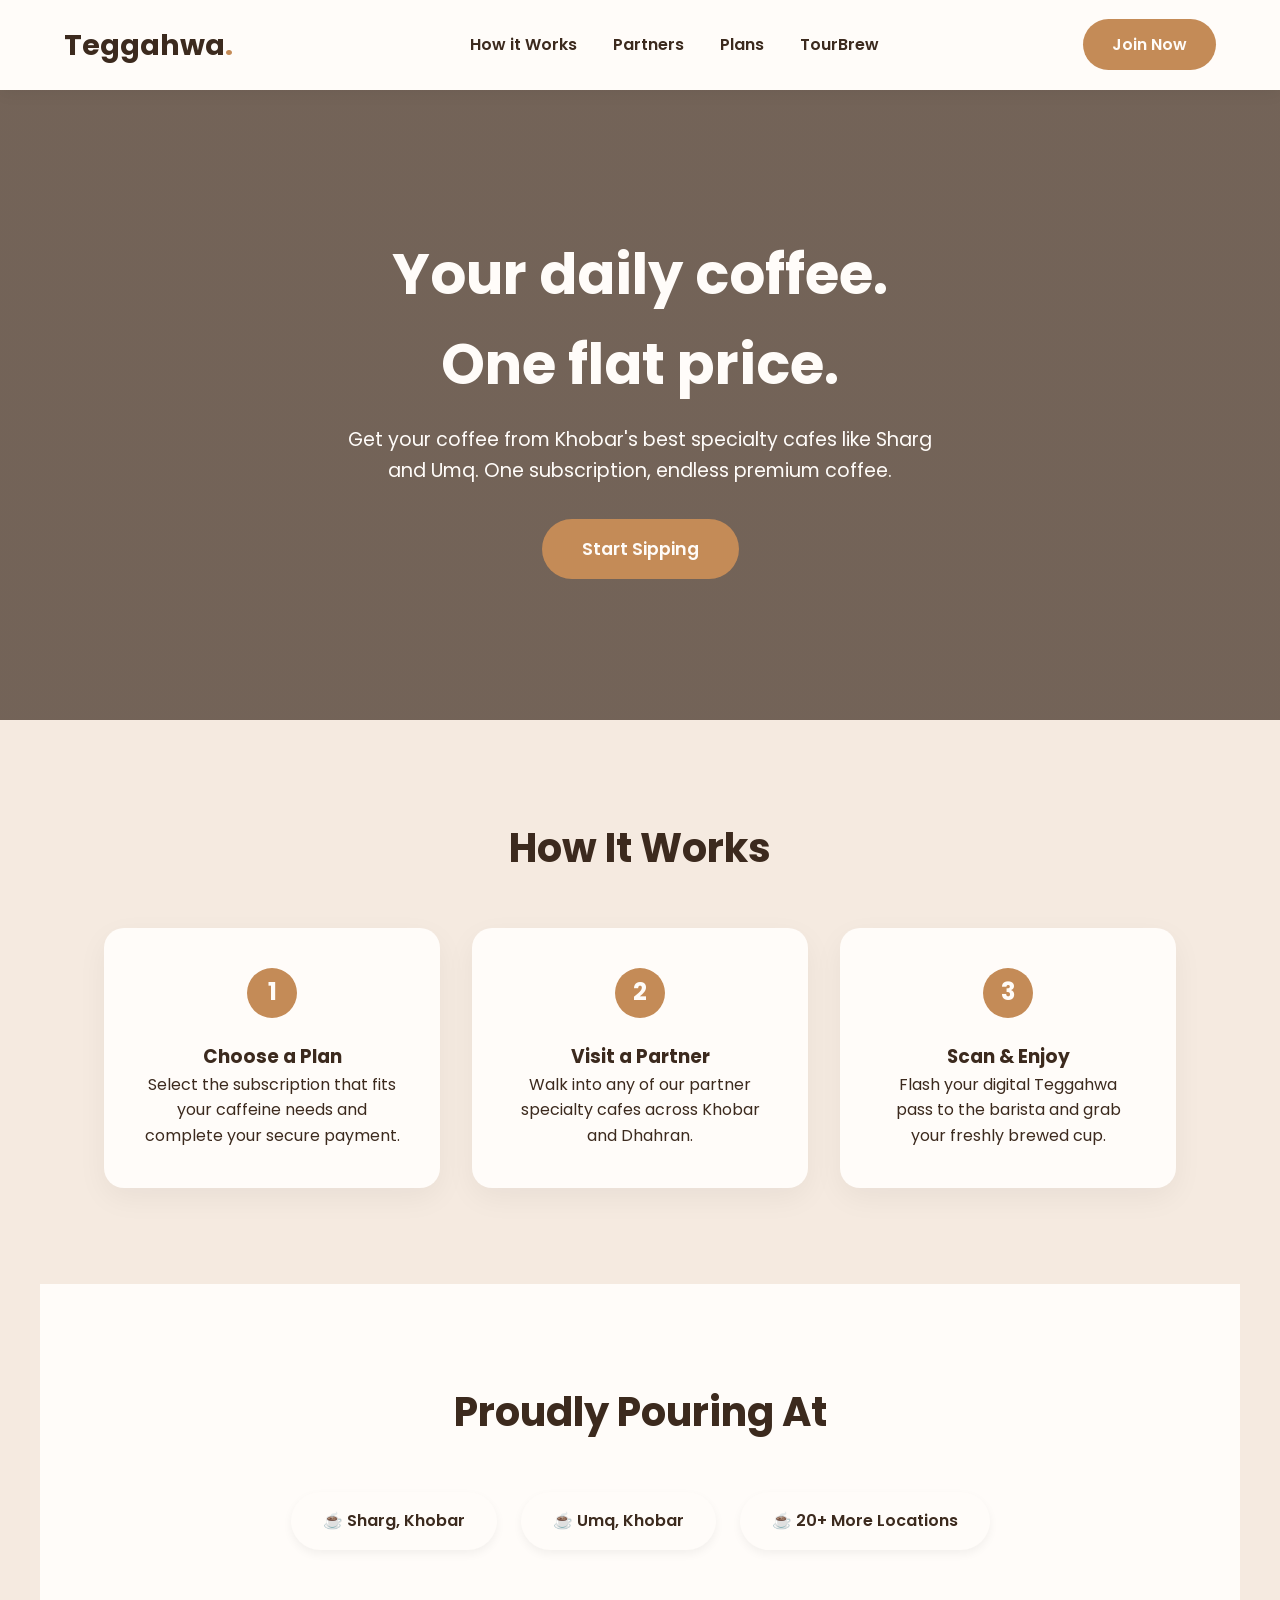
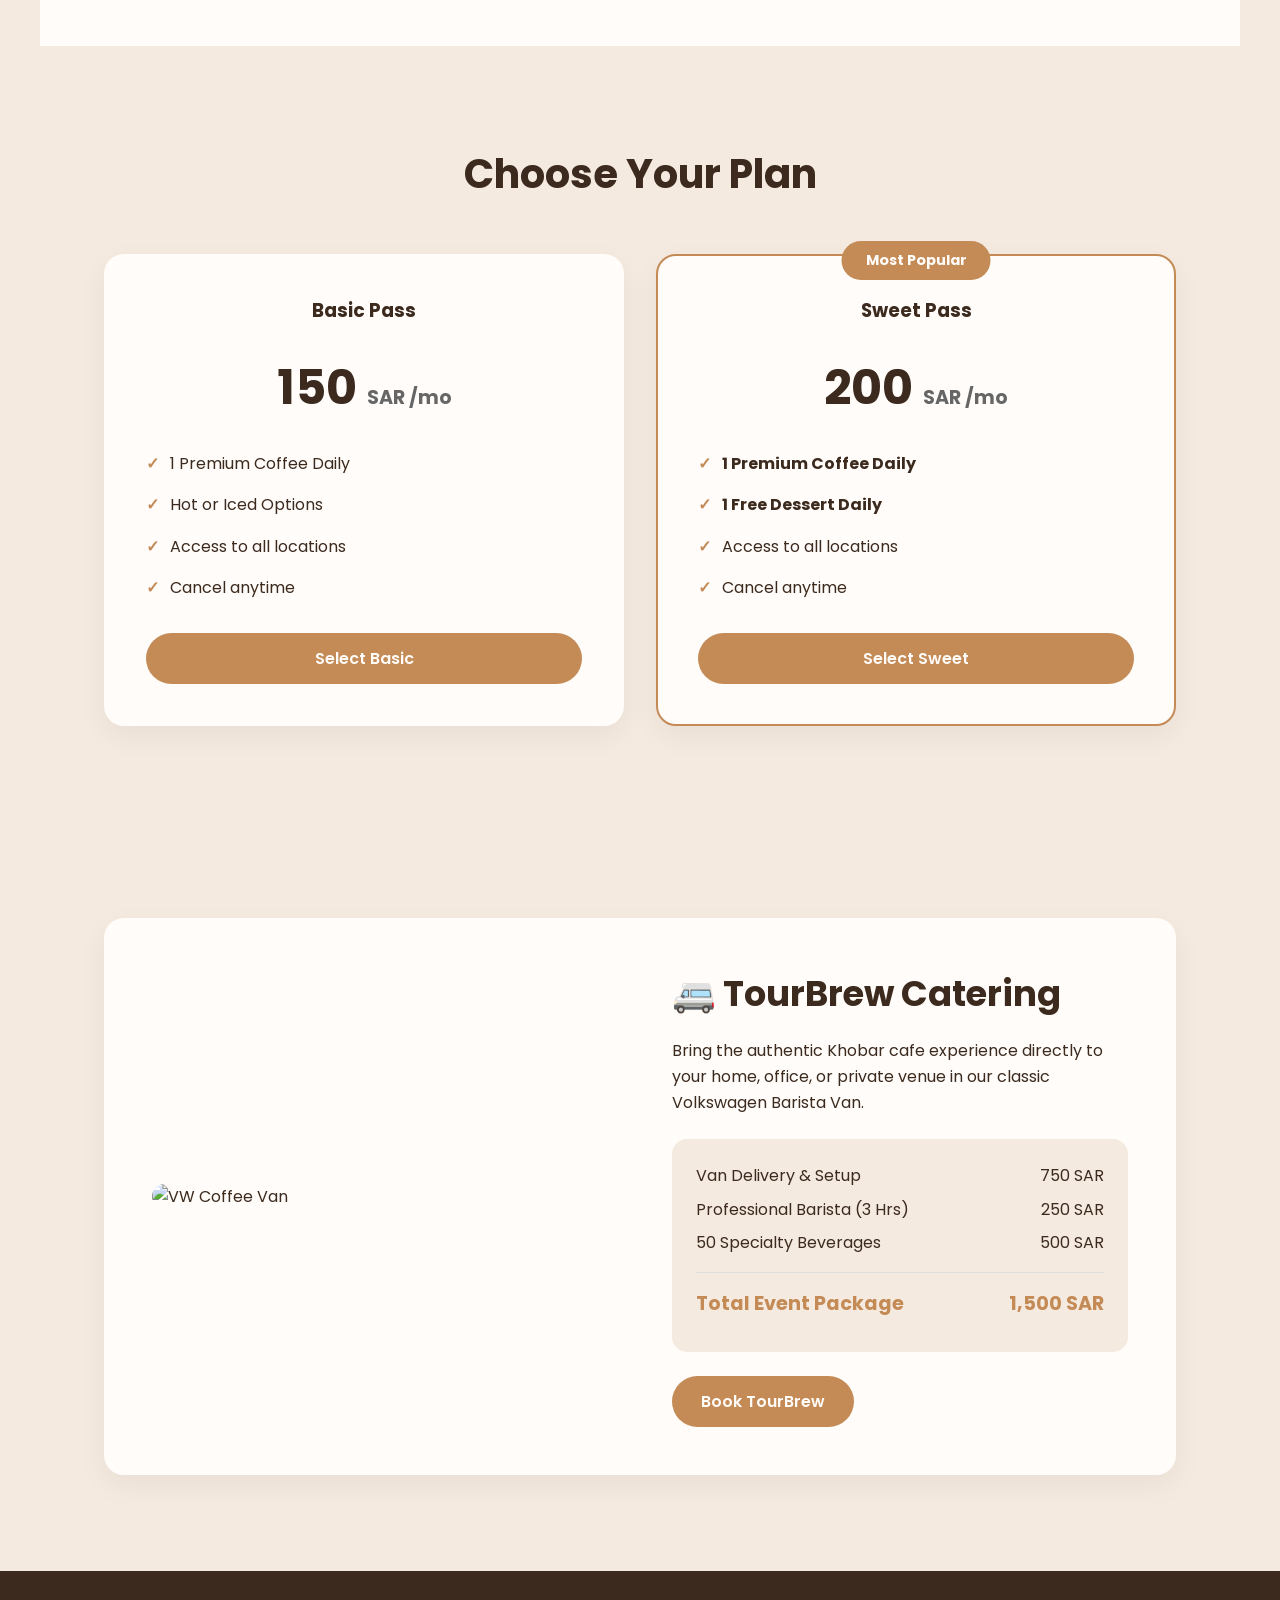
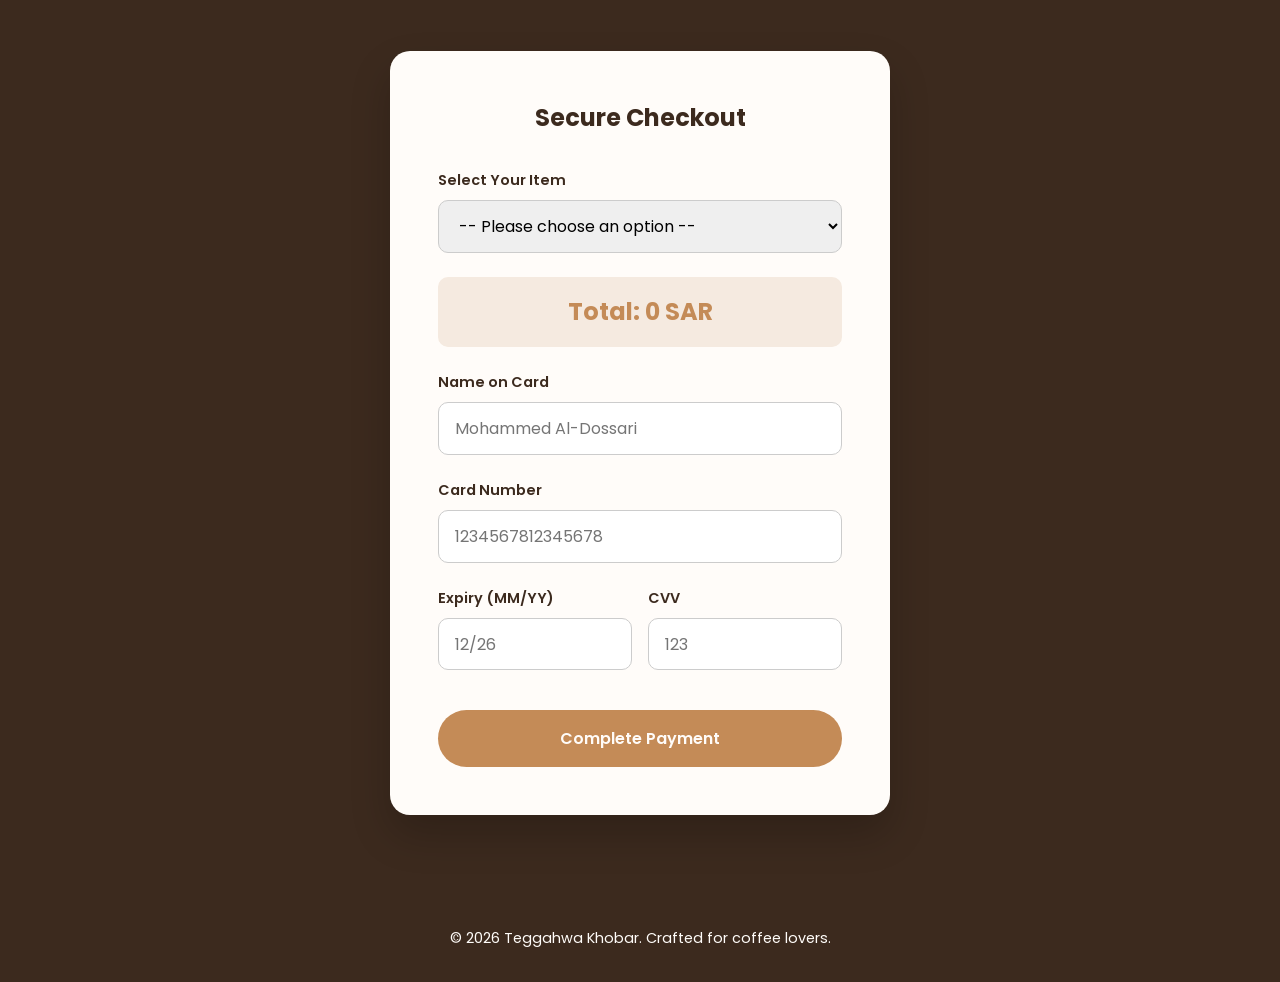
==== index.html @ 8f39d2ef "Add files via upload" ====
<!DOCTYPE html>
<html lang="en">
<head>
<meta charset="UTF-8">
<meta name="viewport" content="width=device-width, initial-scale=1.0">
<title>Teggahwa | Khobar's Coffee Subscription</title>
<style>
@import url('https://fonts.googleapis.com/css2?family=Poppins:wght@300;400;600;700&display=swap');

:root {
    --espresso: #3C2A1E;
    --caramel: #C48B57;
    --latte: #F5EAE0;
    --cream: #FFFCF9;
    --success: #4A7A59;
    --error: #A94442;
}

* {
    margin: 0;
    padding: 0;
    box-sizing: border-box;
    font-family: 'Poppins', sans-serif;
}

body {
    background-color: var(--latte);
    color: var(--espresso);
    line-height: 1.6;
    scroll-behavior: smooth;
}

header {
    background-color: var(--cream);
    padding: 1.2rem 5%;
    display: flex;
    justify-content: space-between;
    align-items: center;
    position: sticky;
    top: 0;
    z-index: 1000;
    box-shadow: 0 4px 15px rgba(0,0,0,0.05);
}

.brand {
    font-size: 1.8rem;
    font-weight: 700;
    color: var(--espresso);
    text-decoration: none;
}

.brand span {
    color: var(--caramel);
}

nav a {
    text-decoration: none;
    color: var(--espresso);
    font-weight: 600;
    margin-left: 2rem;
    transition: color 0.3s;
}

nav a:hover {
    color: var(--caramel);
}

.btn {
    background-color: var(--caramel);
    color: var(--cream);
    padding: 0.8rem 1.8rem;
    border: none;
    border-radius: 30px;
    font-size: 1rem;
    font-weight: 600;
    cursor: pointer;
    text-decoration: none;
    display: inline-block;
    transition: all 0.3s;
}

.btn:hover {
    background-color: var(--espresso);
    transform: translateY(-2px);
}

.hero {
    display: flex;
    align-items: center;
    justify-content: center;
    text-align: center;
    height: 70vh;
    background: linear-gradient(rgba(60, 42, 30, 0.7), rgba(60, 42, 30, 0.7)), url('https://images.unsplash.com/photo-1447933601403-0c6688de566e?w=1600&q=80') center/cover;
    color: var(--cream);
    padding: 0 20px;
}

.hero-content h1 {
    font-size: 3.5rem;
    margin-bottom: 1rem;
}

.hero-content p {
    font-size: 1.2rem;
    margin-bottom: 2rem;
    max-width: 600px;
    margin-left: auto;
    margin-right: auto;
}

.section {
    padding: 6rem 5%;
    max-width: 1200px;
    margin: 0 auto;
}

.section-title {
    text-align: center;
    font-size: 2.5rem;
    margin-bottom: 3rem;
    color: var(--espresso);
}

.grid-3 {
    display: grid;
    grid-template-columns: repeat(auto-fit, minmax(300px, 1fr));
    gap: 2rem;
}

.card {
    background: var(--cream);
    padding: 2.5rem;
    border-radius: 20px;
    box-shadow: 0 10px 30px rgba(0,0,0,0.05);
    text-align: center;
    transition: transform 0.3s;
}

.card:hover {
    transform: translateY(-5px);
}

.step-num {
    background: var(--caramel);
    color: var(--cream);
    width: 50px;
    height: 50px;
    border-radius: 50%;
    display: flex;
    align-items: center;
    justify-content: center;
    font-size: 1.5rem;
    font-weight: 700;
    margin: 0 auto 1.5rem;
}

.cafe-list {
    display: flex;
    flex-wrap: wrap;
    justify-content: center;
    gap: 1.5rem;
}

.cafe-tag {
    background: var(--cream);
    padding: 1rem 2rem;
    border-radius: 50px;
    font-weight: 600;
    box-shadow: 0 4px 10px rgba(0,0,0,0.05);
    color: var(--espresso);
}

.pricing-card {
    border: 2px solid transparent;
}

.pricing-card.premium {
    border-color: var(--caramel);
    position: relative;
}

.badge {
    position: absolute;
    top: -15px;
    left: 50%;
    transform: translateX(-50%);
    background: var(--caramel);
    color: var(--cream);
    padding: 0.5rem 1.5rem;
    border-radius: 20px;
    font-weight: 700;
    font-size: 0.9rem;
}

.price-tag {
    font-size: 3rem;
    font-weight: 700;
    margin: 1.5rem 0;
    color: var(--espresso);
}

.price-tag span {
    font-size: 1.2rem;
    color: #666;
}

.features {
    list-style: none;
    margin-bottom: 2rem;
    text-align: left;
}

.features li {
    margin-bottom: 1rem;
    padding-left: 1.5rem;
    position: relative;
}

.features li::before {
    content: "✓";
    color: var(--caramel);
    position: absolute;
    left: 0;
    font-weight: bold;
}

.tourbrew-layout {
    display: flex;
    align-items: center;
    gap: 4rem;
    background: var(--cream);
    padding: 3rem;
    border-radius: 20px;
    box-shadow: 0 10px 30px rgba(0,0,0,0.05);
}

.tourbrew-img {
    flex: 1;
    border-radius: 15px;
    width: 100%;
    object-fit: cover;
}

.tourbrew-info {
    flex: 1;
}

.tourbrew-cost {
    background: var(--latte);
    padding: 1.5rem;
    border-radius: 15px;
    margin: 1.5rem 0;
}

.tourbrew-cost div {
    display: flex;
    justify-content: space-between;
    margin-bottom: 0.5rem;
}

.tourbrew-cost .total {
    font-weight: 700;
    font-size: 1.2rem;
    color: var(--caramel);
    border-top: 1px solid #ddd;
    padding-top: 1rem;
    margin-top: 1rem;
}

.payment-section {
    background: var(--espresso);
    color: var(--cream);
    padding: 5rem 5%;
    display: flex;
    justify-content: center;
}

.payment-box {
    background: var(--cream);
    color: var(--espresso);
    padding: 3rem;
    border-radius: 20px;
    width: 100%;
    max-width: 500px;
    box-shadow: 0 20px 40px rgba(0,0,0,0.2);
}

.form-group {
    margin-bottom: 1.5rem;
}

.form-group label {
    display: block;
    margin-bottom: 0.5rem;
    font-weight: 600;
    font-size: 0.9rem;
}

.form-control {
    width: 100%;
    padding: 0.8rem 1rem;
    border: 1px solid #ccc;
    border-radius: 10px;
    font-size: 1rem;
    outline: none;
    transition: border-color 0.3s;
}

.form-control:focus {
    border-color: var(--caramel);
}

.row {
    display: flex;
    gap: 1rem;
}

.row .form-group {
    flex: 1;
}

.total-display {
    font-size: 1.5rem;
    font-weight: 700;
    color: var(--caramel);
    text-align: center;
    margin: 1.5rem 0;
    padding: 1rem;
    background: var(--latte);
    border-radius: 10px;
}

.success-box {
    display: none;
    background: #E8F5E9;
    color: var(--success);
    padding: 3rem;
    border-radius: 20px;
    text-align: center;
    width: 100%;
    max-width: 500px;
    border: 2px solid var(--success);
}

footer {
    text-align: center;
    padding: 2rem;
    background: var(--espresso);
    color: var(--cream);
    font-size: 0.9rem;
}

@media (max-width: 768px) {
    nav { display: none; }
    .tourbrew-layout { flex-direction: column; }
    .hero-content h1 { font-size: 2.5rem; }
}
</style>
</head>
<body>

<header>
    <a href="#" class="brand">Teggahwa<span>.</span></a>
    <nav>
        <a href="#how">How it Works</a>
        <a href="#cafes">Partners</a>
        <a href="#pricing">Plans</a>
        <a href="#tourbrew">TourBrew</a>
    </nav>
    <a href="#payment" class="btn">Join Now</a>
</header>

<section class="hero">
    <div class="hero-content">
        <h1>Your daily coffee. <br>One flat price.</h1>
        <p>Get your coffee from Khobar's best specialty cafes like Sharg and Umq. One subscription, endless premium coffee.</p>
        <a href="#pricing" class="btn" style="padding: 1rem 2.5rem; font-size: 1.1rem;">Start Sipping</a>
    </div>
</section>

<section id="how" class="section">
    <h2 class="section-title">How It Works</h2>
    <div class="grid-3">
        <div class="card">
            <div class="step-num">1</div>
            <h3>Choose a Plan</h3>
            <p>Select the subscription that fits your caffeine needs and complete your secure payment.</p>
        </div>
        <div class="card">
            <div class="step-num">2</div>
            <h3>Visit a Partner</h3>
            <p>Walk into any of our partner specialty cafes across Khobar and Dhahran.</p>
        </div>
        <div class="card">
            <div class="step-num">3</div>
            <h3>Scan & Enjoy</h3>
            <p>Flash your digital Teggahwa pass to the barista and grab your freshly brewed cup.</p>
        </div>
    </div>
</section>

<section id="cafes" class="section" style="background: var(--cream);">
    <h2 class="section-title">Proudly Pouring At</h2>
    <div class="cafe-list">
        <div class="cafe-tag">☕ Sharg, Khobar</div>
        <div class="cafe-tag">☕ Umq, Khobar</div>
        <div class="cafe-tag">☕ 20+ More Locations</div>
    </div>
</section>

<section id="pricing" class="section">
    <h2 class="section-title">Choose Your Plan</h2>
    <div class="grid-3" style="justify-content: center;">
        
        <div class="card pricing-card">
            <h3>Basic Pass</h3>
            <div class="price-tag">150 <span>SAR /mo</span></div>
            <ul class="features">
                <li>1 Premium Coffee Daily</li>
                <li>Hot or Iced Options</li>
                <li>Access to all locations</li>
                <li>Cancel anytime</li>
            </ul>
            <a href="#payment" class="btn" style="width: 100%;">Select Basic</a>
        </div>

        <div class="card pricing-card premium">
            <div class="badge">Most Popular</div>
            <h3>Sweet Pass</h3>
            <div class="price-tag">200 <span>SAR /mo</span></div>
            <ul class="features">
                <li><strong>1 Premium Coffee Daily</strong></li>
                <li><strong>1 Free Dessert Daily</strong></li>
                <li>Access to all locations</li>
                <li>Cancel anytime</li>
            </ul>
            <a href="#payment" class="btn" style="width: 100%;">Select Sweet</a>
        </div>

    </div>
</section>

<section id="tourbrew" class="section">
    <div class="tourbrew-layout">
        <img src="https://images.unsplash.com/photo-1549488344-1f9b8d2bd1f3?w=800&q=80" alt="VW Coffee Van" class="tourbrew-img">
        <div class="tourbrew-info">
            <h2 style="font-size: 2.2rem; margin-bottom: 1rem;">🚐 TourBrew Catering</h2>
            <p>Bring the authentic Khobar cafe experience directly to your home, office, or private venue in our classic Volkswagen Barista Van.</p>
            
            <div class="tourbrew-cost">
                <div><span>Van Delivery & Setup</span> <span>750 SAR</span></div>
                <div><span>Professional Barista (3 Hrs)</span> <span>250 SAR</span></div>
                <div><span>50 Specialty Beverages</span> <span>500 SAR</span></div>
                <div class="total"><span>Total Event Package</span> <span>1,500 SAR</span></div>
            </div>
            
            <a href="#payment" class="btn">Book TourBrew</a>
        </div>
    </div>
</section>

<section id="payment" class="payment-section">
    <div id="payment_window" class="payment-box">
        <h2 style="text-align: center; margin-bottom: 2rem;">Secure Checkout</h2>
        
        <div class="form-group">
            <label>Select Your Item</label>
            <select id="item" class="form-control" onchange="updatePrice()">
                <option value="0">-- Please choose an option --</option>
                <option value="150">Basic Pass (150 SAR)</option>
                <option value="200">Sweet Pass (200 SAR)</option>
                <option value="1500">TourBrew Catering (1,500 SAR)</option>
            </select>
        </div>

        <div id="total_display" class="total-display">
            Total: 0 SAR
        </div>

        <div class="form-group">
            <label>Name on Card</label>
            <input type="text" id="name" class="form-control" placeholder="Mohammed Al-Dossari">
        </div>

        <div class="form-group">
            <label>Card Number</label>
            <input type="text" id="card" class="form-control" placeholder="1234567812345678" maxlength="16">
        </div>

        <div class="row">
            <div class="form-group">
                <label>Expiry (MM/YY)</label>
                <input type="text" id="exp" class="form-control" placeholder="12/26" maxlength="5">
            </div>
            <div class="form-group">
                <label>CVV</label>
                <input type="password" id="cvv" class="form-control" placeholder="123" maxlength="3">
            </div>
        </div>

        <button onclick="processPayment()" class="btn" style="width: 100%; margin-top: 1rem; padding: 1rem;">Complete Payment</button>
    </div>

    <div id="success_window" class="success-box">
        <h2 style="font-size: 2rem; margin-bottom: 1rem;">Payment Successful! 🎉</h2>
        <p style="font-size: 1.1rem; margin-bottom: 1.5rem;">Thank you for your business. Your transaction has been approved.</p>
        <p><strong>Welcome to the Teggahwa family.</strong></p>
    </div>
</section>

<footer>
    <p>&copy; 2026 Teggahwa Khobar. Crafted for coffee lovers.</p>
</footer>

<script>
function updatePrice() {
    var price = document.getElementById("item").value;
    var display = document.getElementById("total_display");
    
    if (price === "0") {
        display.innerHTML = "Total: 0 SAR";
    } else {
        display.innerHTML = "Total: " + parseFloat(price).toLocaleString() + " SAR";
    }
}

function processPayment() {
    var item_val = document.getElementById("item").value;
    var card_val = document.getElementById("card").value;
    var exp_val = document.getElementById("exp").value;
    var cvv_val = document.getElementById("cvv").value;
    var name_val = document.getElementById("name").value;

    if (card_val.length === 16 && exp_val.length === 5 && cvv_val.length === 3 && name_val.trim().length > 0 && item_val !== "0") {
        document.getElementById("payment_window").style.display = "none";
        document.getElementById("success_window").style.display = "block";
        window.location.hash = '#payment';
    } else {
        alert("Payment Invalid! Please check your details.\n\n- Ensure you selected a plan.\n- Card must be exactly 16 digits.\n- Expiry must be MM/YY (5 chars).\n- CVV must be exactly 3 digits.\n- Name cannot be blank.");
    }
}
</script>

<script src="https://cdn.botpress.cloud/webchat/v5.0/inject.js"></script>
<script src="https://files.bpcontent.cloud/2026/08/03/11/20260803113134-80CH3YQL.js" defer></script>

</body>
</html>
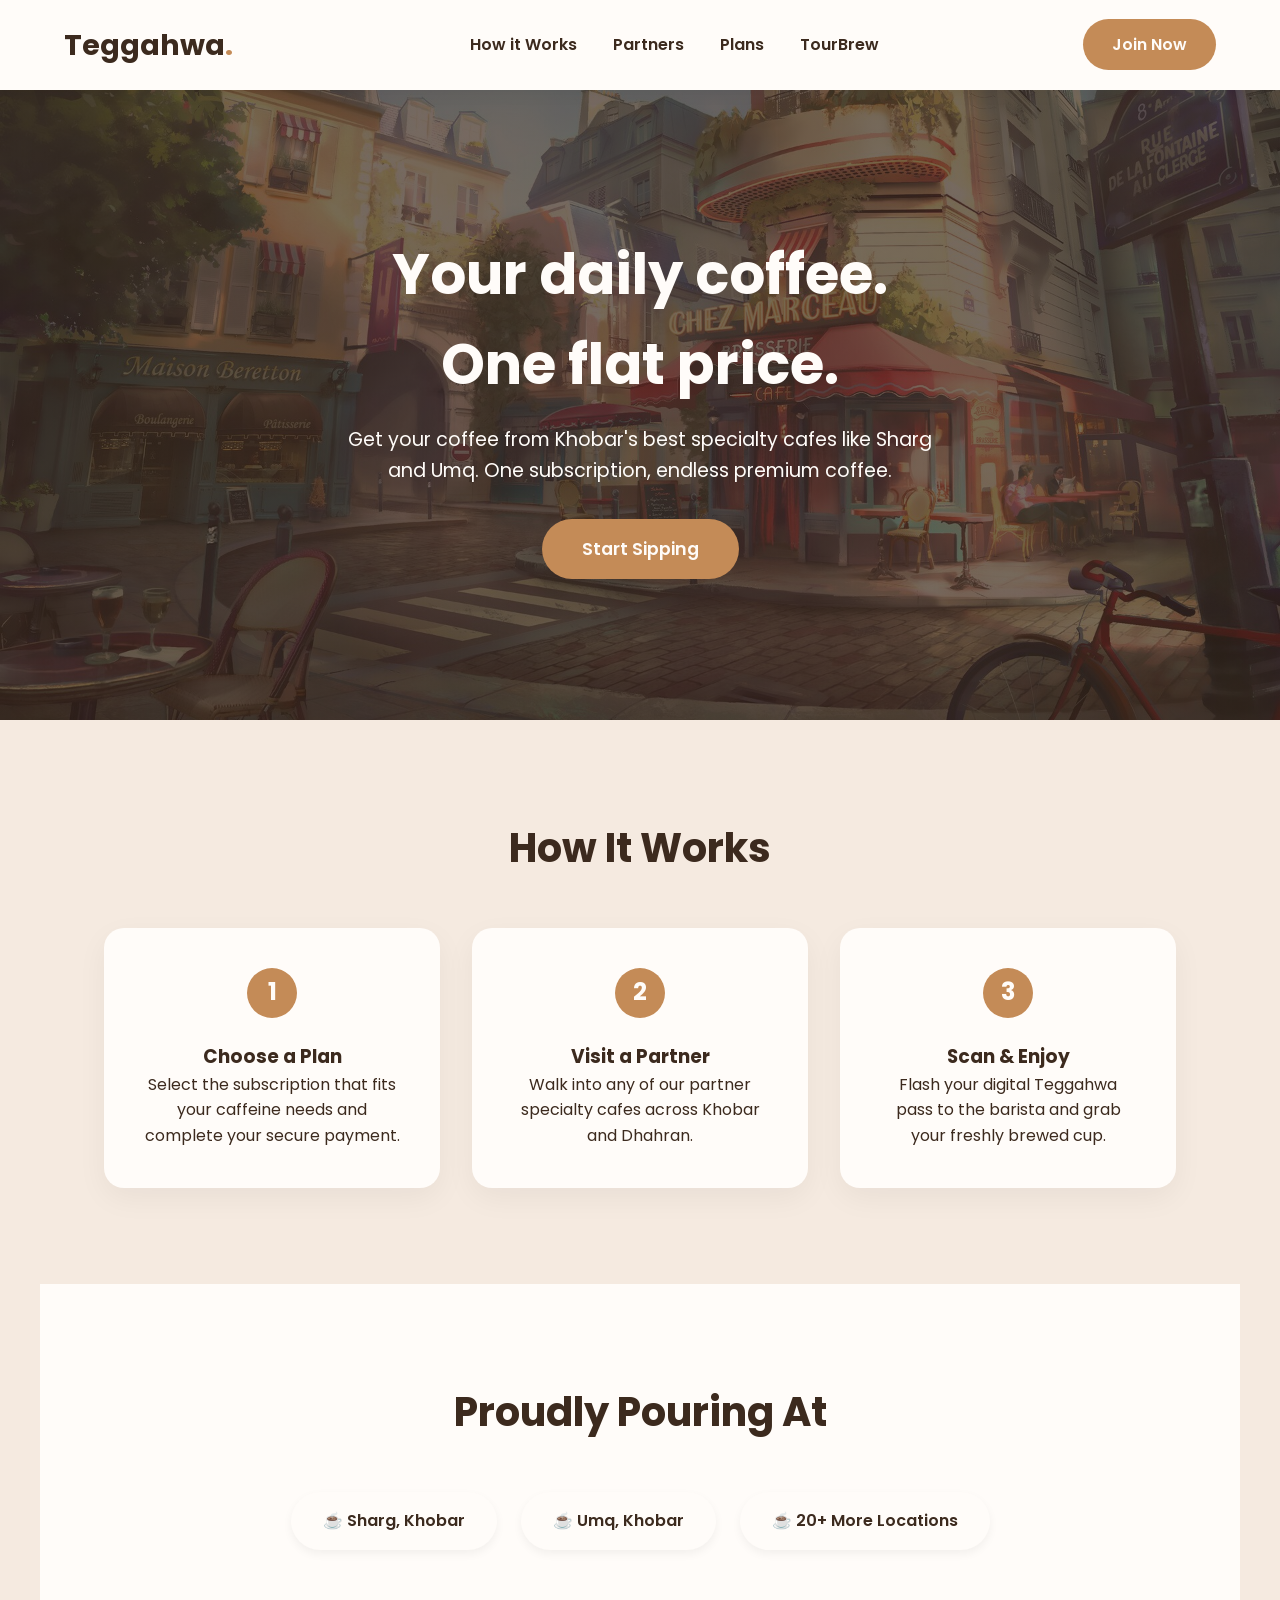
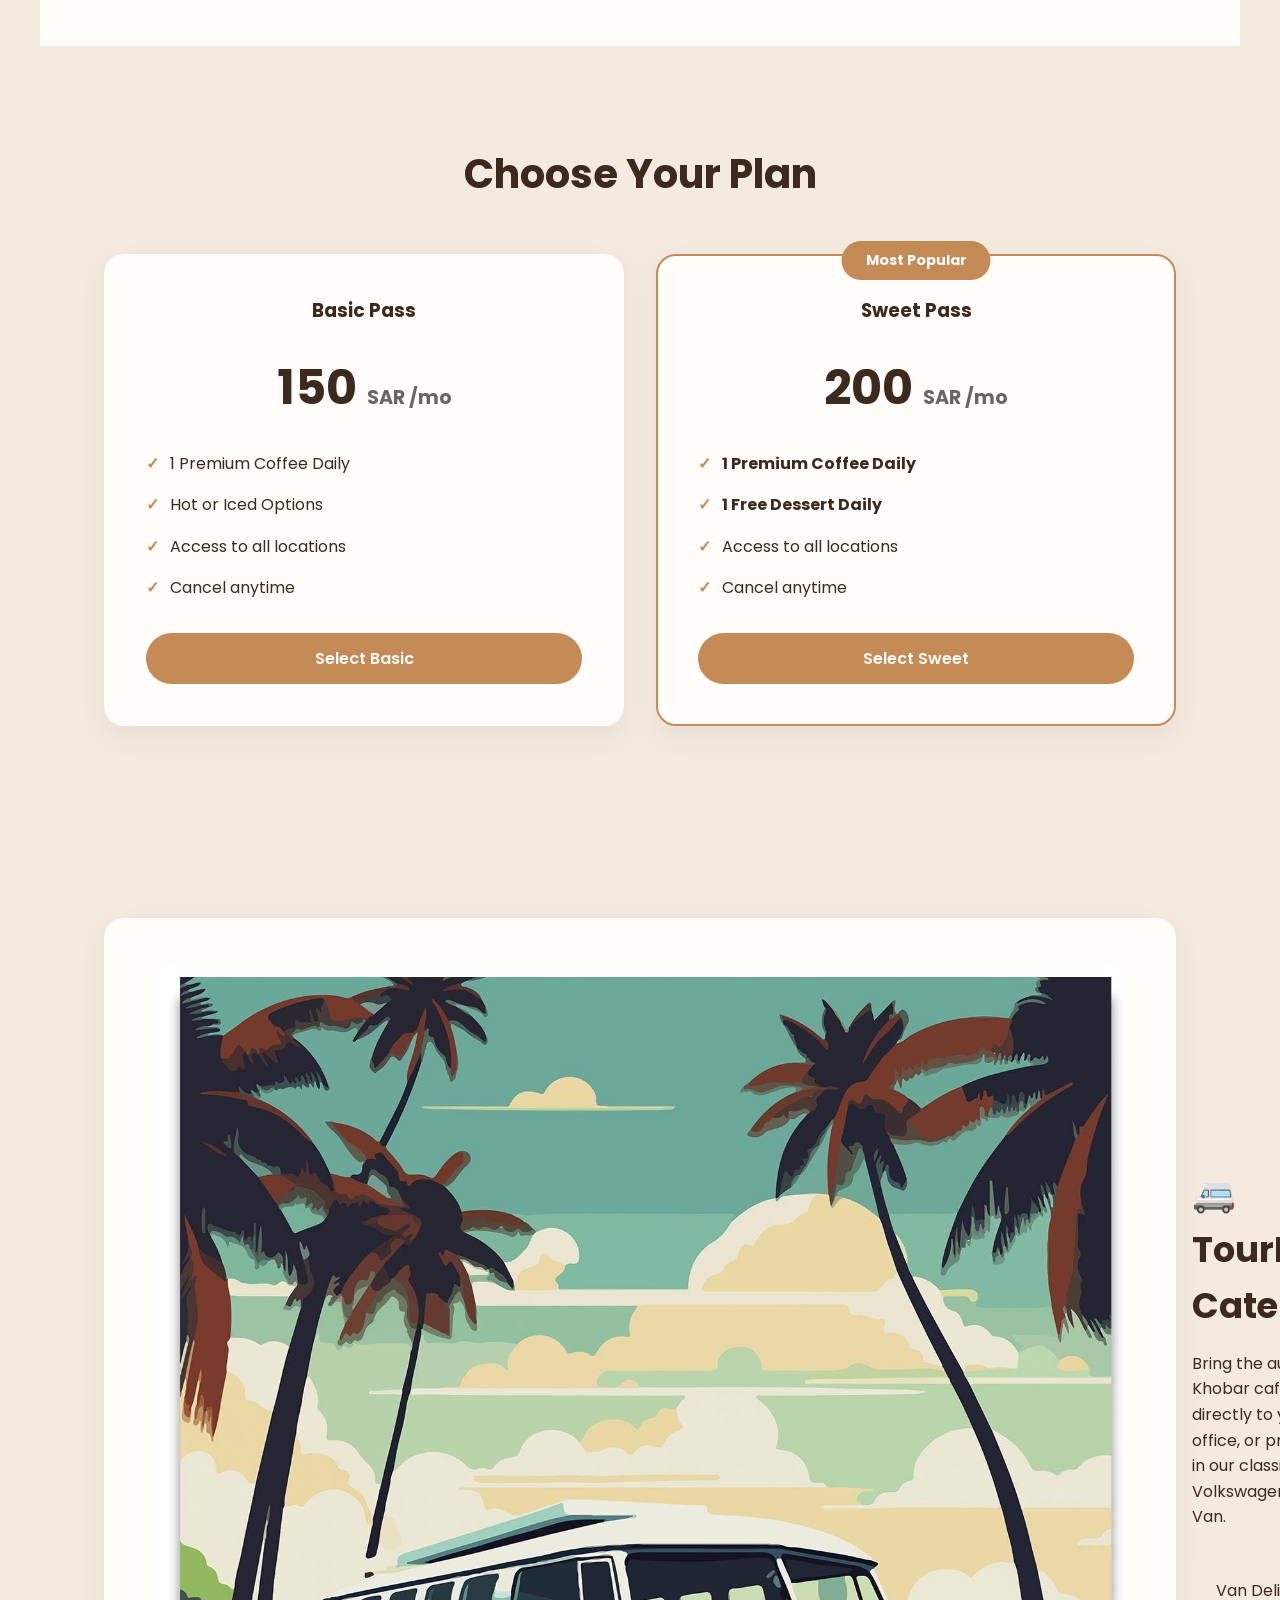
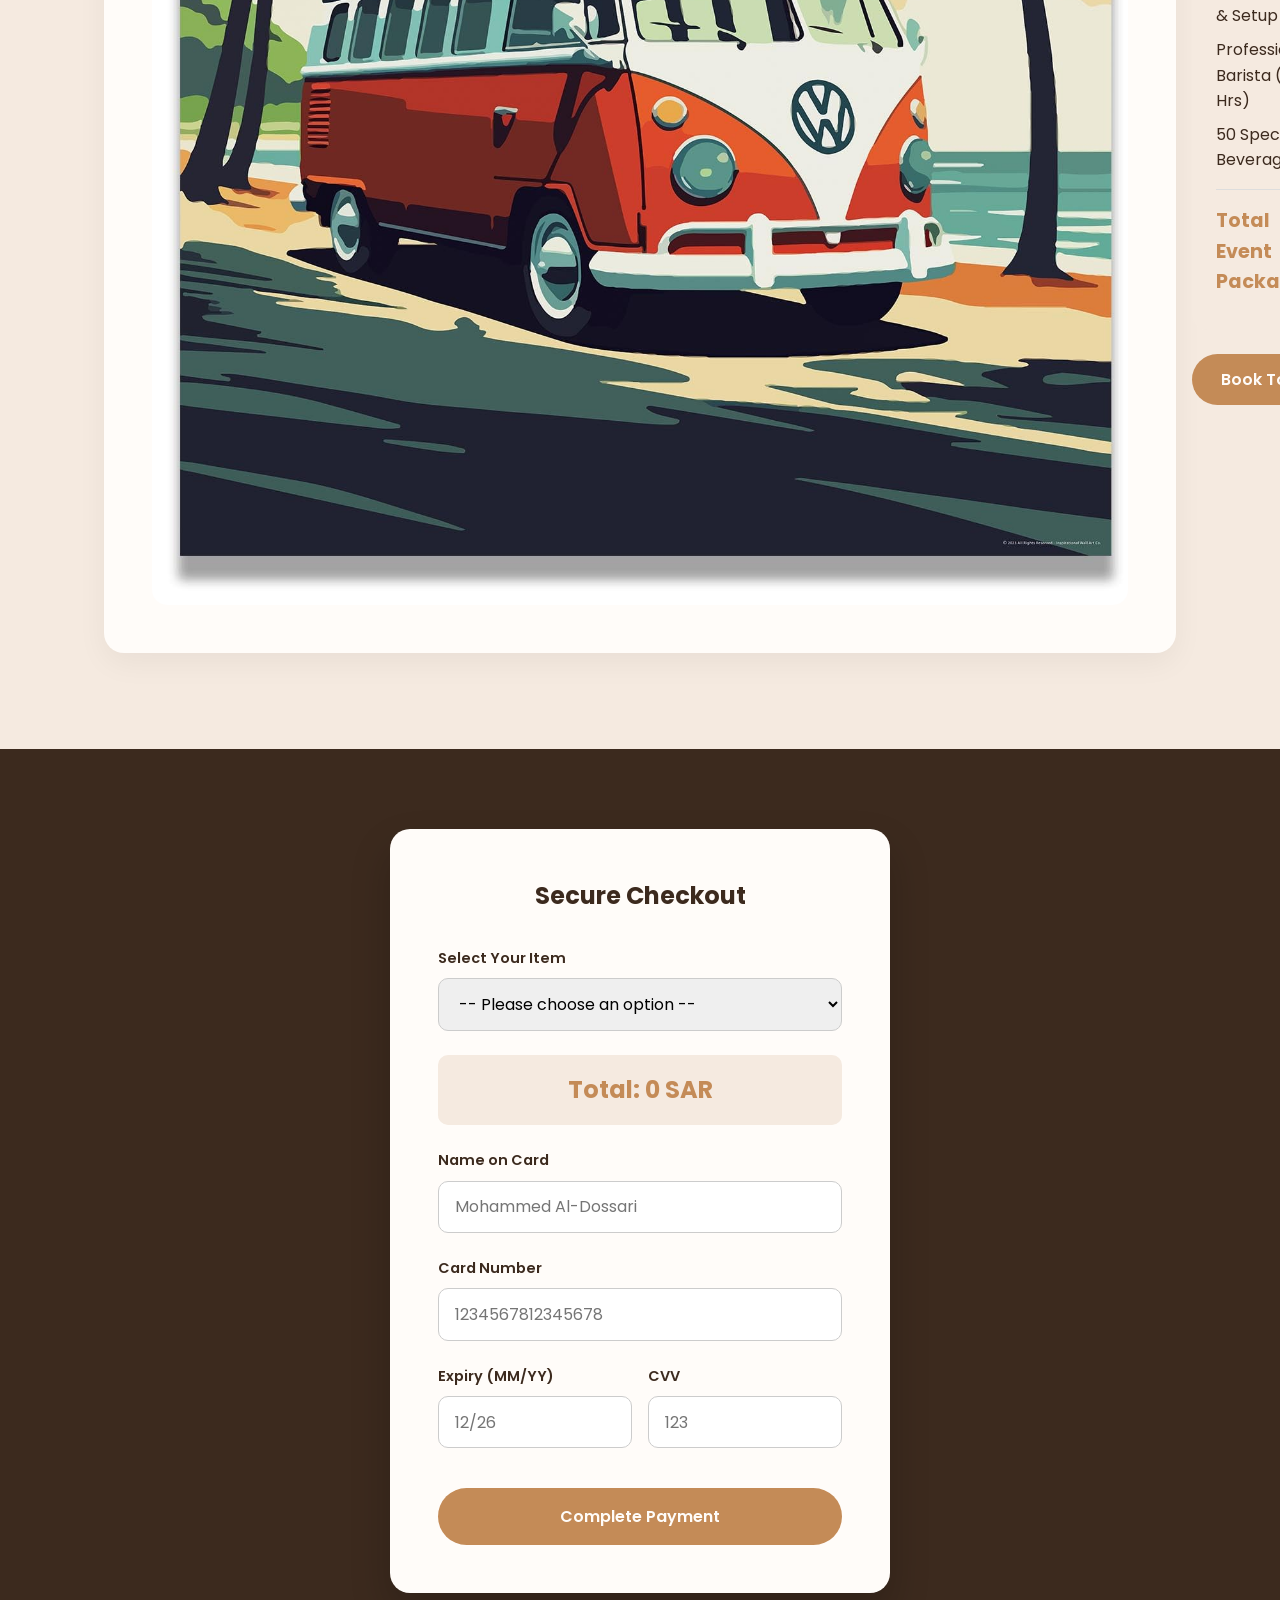
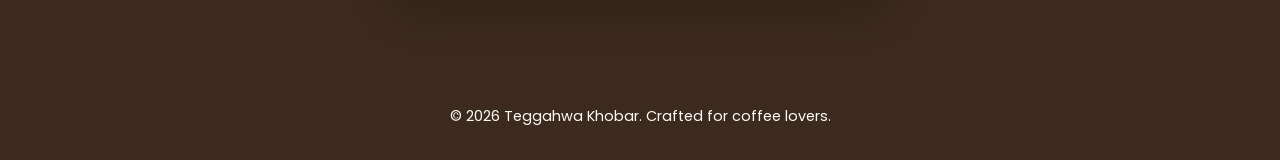
==== commit e5d97665: "Add files via upload" ====
--- a/index.html
+++ b/index.html
@@ -1,361 +1,21 @@
 <!DOCTYPE html>
 <html lang="en">
 <head>
+<!-- Google tag (gtag.js) -->
+<script async src="https://www.googletagmanager.com/gtag/js?id=G-9MFBDE5TGW"></script>
+<script>
+  window.dataLayer = window.dataLayer || [];
+  function gtag(){dataLayer.push(arguments);}
+  gtag('js', new Date());
+
+  gtag('config', 'G-9MFBDE5TGW');
+</script>
+
 <meta charset="UTF-8">
 <meta name="viewport" content="width=device-width, initial-scale=1.0">
 <title>Teggahwa | Khobar's Coffee Subscription</title>
-<style>
-@import url('https://fonts.googleapis.com/css2?family=Poppins:wght@300;400;600;700&display=swap');
-
-:root {
-    --espresso: #3C2A1E;
-    --caramel: #C48B57;
-    --latte: #F5EAE0;
-    --cream: #FFFCF9;
-    --success: #4A7A59;
-    --error: #A94442;
-}
-
-* {
-    margin: 0;
-    padding: 0;
-    box-sizing: border-box;
-    font-family: 'Poppins', sans-serif;
-}
-
-body {
-    background-color: var(--latte);
-    color: var(--espresso);
-    line-height: 1.6;
-    scroll-behavior: smooth;
-}
-
-header {
-    background-color: var(--cream);
-    padding: 1.2rem 5%;
-    display: flex;
-    justify-content: space-between;
-    align-items: center;
-    position: sticky;
-    top: 0;
-    z-index: 1000;
-    box-shadow: 0 4px 15px rgba(0,0,0,0.05);
-}
-
-.brand {
-    font-size: 1.8rem;
-    font-weight: 700;
-    color: var(--espresso);
-    text-decoration: none;
-}
-
-.brand span {
-    color: var(--caramel);
-}
-
-nav a {
-    text-decoration: none;
-    color: var(--espresso);
-    font-weight: 600;
-    margin-left: 2rem;
-    transition: color 0.3s;
-}
-
-nav a:hover {
-    color: var(--caramel);
-}
-
-.btn {
-    background-color: var(--caramel);
-    color: var(--cream);
-    padding: 0.8rem 1.8rem;
-    border: none;
-    border-radius: 30px;
-    font-size: 1rem;
-    font-weight: 600;
-    cursor: pointer;
-    text-decoration: none;
-    display: inline-block;
-    transition: all 0.3s;
-}
-
-.btn:hover {
-    background-color: var(--espresso);
-    transform: translateY(-2px);
-}
-
-.hero {
-    display: flex;
-    align-items: center;
-    justify-content: center;
-    text-align: center;
-    height: 70vh;
-    background: linear-gradient(rgba(60, 42, 30, 0.7), rgba(60, 42, 30, 0.7)), url('https://images.unsplash.com/photo-1447933601403-0c6688de566e?w=1600&q=80') center/cover;
-    color: var(--cream);
-    padding: 0 20px;
-}
-
-.hero-content h1 {
-    font-size: 3.5rem;
-    margin-bottom: 1rem;
-}
-
-.hero-content p {
-    font-size: 1.2rem;
-    margin-bottom: 2rem;
-    max-width: 600px;
-    margin-left: auto;
-    margin-right: auto;
-}
-
-.section {
-    padding: 6rem 5%;
-    max-width: 1200px;
-    margin: 0 auto;
-}
-
-.section-title {
-    text-align: center;
-    font-size: 2.5rem;
-    margin-bottom: 3rem;
-    color: var(--espresso);
-}
-
-.grid-3 {
-    display: grid;
-    grid-template-columns: repeat(auto-fit, minmax(300px, 1fr));
-    gap: 2rem;
-}
-
-.card {
-    background: var(--cream);
-    padding: 2.5rem;
-    border-radius: 20px;
-    box-shadow: 0 10px 30px rgba(0,0,0,0.05);
-    text-align: center;
-    transition: transform 0.3s;
-}
-
-.card:hover {
-    transform: translateY(-5px);
-}
-
-.step-num {
-    background: var(--caramel);
-    color: var(--cream);
-    width: 50px;
-    height: 50px;
-    border-radius: 50%;
-    display: flex;
-    align-items: center;
-    justify-content: center;
-    font-size: 1.5rem;
-    font-weight: 700;
-    margin: 0 auto 1.5rem;
-}
-
-.cafe-list {
-    display: flex;
-    flex-wrap: wrap;
-    justify-content: center;
-    gap: 1.5rem;
-}
-
-.cafe-tag {
-    background: var(--cream);
-    padding: 1rem 2rem;
-    border-radius: 50px;
-    font-weight: 600;
-    box-shadow: 0 4px 10px rgba(0,0,0,0.05);
-    color: var(--espresso);
-}
-
-.pricing-card {
-    border: 2px solid transparent;
-}
-
-.pricing-card.premium {
-    border-color: var(--caramel);
-    position: relative;
-}
-
-.badge {
-    position: absolute;
-    top: -15px;
-    left: 50%;
-    transform: translateX(-50%);
-    background: var(--caramel);
-    color: var(--cream);
-    padding: 0.5rem 1.5rem;
-    border-radius: 20px;
-    font-weight: 700;
-    font-size: 0.9rem;
-}
-
-.price-tag {
-    font-size: 3rem;
-    font-weight: 700;
-    margin: 1.5rem 0;
-    color: var(--espresso);
-}
-
-.price-tag span {
-    font-size: 1.2rem;
-    color: #666;
-}
-
-.features {
-    list-style: none;
-    margin-bottom: 2rem;
-    text-align: left;
-}
-
-.features li {
-    margin-bottom: 1rem;
-    padding-left: 1.5rem;
-    position: relative;
-}
-
-.features li::before {
-    content: "✓";
-    color: var(--caramel);
-    position: absolute;
-    left: 0;
-    font-weight: bold;
-}
-
-.tourbrew-layout {
-    display: flex;
-    align-items: center;
-    gap: 4rem;
-    background: var(--cream);
-    padding: 3rem;
-    border-radius: 20px;
-    box-shadow: 0 10px 30px rgba(0,0,0,0.05);
-}
-
-.tourbrew-img {
-    flex: 1;
-    border-radius: 15px;
-    width: 100%;
-    object-fit: cover;
-}
-
-.tourbrew-info {
-    flex: 1;
-}
-
-.tourbrew-cost {
-    background: var(--latte);
-    padding: 1.5rem;
-    border-radius: 15px;
-    margin: 1.5rem 0;
-}
-
-.tourbrew-cost div {
-    display: flex;
-    justify-content: space-between;
-    margin-bottom: 0.5rem;
-}
-
-.tourbrew-cost .total {
-    font-weight: 700;
-    font-size: 1.2rem;
-    color: var(--caramel);
-    border-top: 1px solid #ddd;
-    padding-top: 1rem;
-    margin-top: 1rem;
-}
-
-.payment-section {
-    background: var(--espresso);
-    color: var(--cream);
-    padding: 5rem 5%;
-    display: flex;
-    justify-content: center;
-}
-
-.payment-box {
-    background: var(--cream);
-    color: var(--espresso);
-    padding: 3rem;
-    border-radius: 20px;
-    width: 100%;
-    max-width: 500px;
-    box-shadow: 0 20px 40px rgba(0,0,0,0.2);
-}
-
-.form-group {
-    margin-bottom: 1.5rem;
-}
-
-.form-group label {
-    display: block;
-    margin-bottom: 0.5rem;
-    font-weight: 600;
-    font-size: 0.9rem;
-}
-
-.form-control {
-    width: 100%;
-    padding: 0.8rem 1rem;
-    border: 1px solid #ccc;
-    border-radius: 10px;
-    font-size: 1rem;
-    outline: none;
-    transition: border-color 0.3s;
-}
-
-.form-control:focus {
-    border-color: var(--caramel);
-}
-
-.row {
-    display: flex;
-    gap: 1rem;
-}
-
-.row .form-group {
-    flex: 1;
-}
-
-.total-display {
-    font-size: 1.5rem;
-    font-weight: 700;
-    color: var(--caramel);
-    text-align: center;
-    margin: 1.5rem 0;
-    padding: 1rem;
-    background: var(--latte);
-    border-radius: 10px;
-}
-
-.success-box {
-    display: none;
-    background: #E8F5E9;
-    color: var(--success);
-    padding: 3rem;
-    border-radius: 20px;
-    text-align: center;
-    width: 100%;
-    max-width: 500px;
-    border: 2px solid var(--success);
-}
-
-footer {
-    text-align: center;
-    padding: 2rem;
-    background: var(--espresso);
-    color: var(--cream);
-    font-size: 0.9rem;
-}
-
-@media (max-width: 768px) {
-    nav { display: none; }
-    .tourbrew-layout { flex-direction: column; }
-    .hero-content h1 { font-size: 2.5rem; }
-}
-</style>
+<!-- Link to the external CSS file -->
+<link rel="stylesheet" href="style.css">
 </head>
 <body>
 
@@ -442,7 +102,8 @@
 
 <section id="tourbrew" class="section">
     <div class="tourbrew-layout">
-        <img src="https://images.unsplash.com/photo-1549488344-1f9b8d2bd1f3?w=800&q=80" alt="VW Coffee Van" class="tourbrew-img">
+        <!-- Local image reference -->
+        <img src="tourbrew-van.jpg" alt="VW Coffee Van" class="tourbrew-img">
         <div class="tourbrew-info">
             <h2 style="font-size: 2.2rem; margin-bottom: 1rem;">🚐 TourBrew Catering</h2>
             <p>Bring the authentic Khobar cafe experience directly to your home, office, or private venue in our classic Volkswagen Barista Van.</p>
@@ -541,6 +202,7 @@
 }
 </script>
 
+<!-- Botpress Chatbot Integration -->
 <script src="https://cdn.botpress.cloud/webchat/v5.0/inject.js"></script>
 <script src="https://files.bpcontent.cloud/2026/08/03/11/20260803113134-80CH3YQL.js" defer></script>
 
--- a/style.css
+++ b/style.css
@@ -0,0 +1,351 @@
+@import url('https://fonts.googleapis.com/css2?family=Poppins:wght@300;400;600;700&display=swap');
+
+:root {
+    --espresso: #3C2A1E;
+    --caramel: #C48B57;
+    --latte: #F5EAE0;
+    --cream: #FFFCF9;
+    --success: #4A7A59;
+    --error: #A94442;
+}
+
+* {
+    margin: 0;
+    padding: 0;
+    box-sizing: border-box;
+    font-family: 'Poppins', sans-serif;
+}
+
+body {
+    background-color: var(--latte);
+    color: var(--espresso);
+    line-height: 1.6;
+    scroll-behavior: smooth;
+}
+
+header {
+    background-color: var(--cream);
+    padding: 1.2rem 5%;
+    display: flex;
+    justify-content: space-between;
+    align-items: center;
+    position: sticky;
+    top: 0;
+    z-index: 1000;
+    box-shadow: 0 4px 15px rgba(0,0,0,0.05);
+}
+
+.brand {
+    font-size: 1.8rem;
+    font-weight: 700;
+    color: var(--espresso);
+    text-decoration: none;
+}
+
+.brand span {
+    color: var(--caramel);
+}
+
+nav a {
+    text-decoration: none;
+    color: var(--espresso);
+    font-weight: 600;
+    margin-left: 2rem;
+    transition: color 0.3s;
+}
+
+nav a:hover {
+    color: var(--caramel);
+}
+
+.btn {
+    background-color: var(--caramel);
+    color: var(--cream);
+    padding: 0.8rem 1.8rem;
+    border: none;
+    border-radius: 30px;
+    font-size: 1rem;
+    font-weight: 600;
+    cursor: pointer;
+    text-decoration: none;
+    display: inline-block;
+    transition: all 0.3s;
+}
+
+.btn:hover {
+    background-color: var(--espresso);
+    transform: translateY(-2px);
+}
+
+/* Local image reference used here */
+.hero {
+    display: flex;
+    align-items: center;
+    justify-content: center;
+    text-align: center;
+    height: 70vh;
+    background: linear-gradient(rgba(60, 42, 30, 0.7), rgba(60, 42, 30, 0.7)), url('hero-bg.jpg') center/cover;
+    color: var(--cream);
+    padding: 0 20px;
+}
+
+.hero-content h1 {
+    font-size: 3.5rem;
+    margin-bottom: 1rem;
+}
+
+.hero-content p {
+    font-size: 1.2rem;
+    margin-bottom: 2rem;
+    max-width: 600px;
+    margin-left: auto;
+    margin-right: auto;
+}
+
+.section {
+    padding: 6rem 5%;
+    max-width: 1200px;
+    margin: 0 auto;
+}
+
+.section-title {
+    text-align: center;
+    font-size: 2.5rem;
+    margin-bottom: 3rem;
+    color: var(--espresso);
+}
+
+.grid-3 {
+    display: grid;
+    grid-template-columns: repeat(auto-fit, minmax(300px, 1fr));
+    gap: 2rem;
+}
+
+.card {
+    background: var(--cream);
+    padding: 2.5rem;
+    border-radius: 20px;
+    box-shadow: 0 10px 30px rgba(0,0,0,0.05);
+    text-align: center;
+    transition: transform 0.3s;
+}
+
+.card:hover {
+    transform: translateY(-5px);
+}
+
+.step-num {
+    background: var(--caramel);
+    color: var(--cream);
+    width: 50px;
+    height: 50px;
+    border-radius: 50%;
+    display: flex;
+    align-items: center;
+    justify-content: center;
+    font-size: 1.5rem;
+    font-weight: 700;
+    margin: 0 auto 1.5rem;
+}
+
+.cafe-list {
+    display: flex;
+    flex-wrap: wrap;
+    justify-content: center;
+    gap: 1.5rem;
+}
+
+.cafe-tag {
+    background: var(--cream);
+    padding: 1rem 2rem;
+    border-radius: 50px;
+    font-weight: 600;
+    box-shadow: 0 4px 10px rgba(0,0,0,0.05);
+    color: var(--espresso);
+}
+
+.pricing-card {
+    border: 2px solid transparent;
+}
+
+.pricing-card.premium {
+    border-color: var(--caramel);
+    position: relative;
+}
+
+.badge {
+    position: absolute;
+    top: -15px;
+    left: 50%;
+    transform: translateX(-50%);
+    background: var(--caramel);
+    color: var(--cream);
+    padding: 0.5rem 1.5rem;
+    border-radius: 20px;
+    font-weight: 700;
+    font-size: 0.9rem;
+}
+
+.price-tag {
+    font-size: 3rem;
+    font-weight: 700;
+    margin: 1.5rem 0;
+    color: var(--espresso);
+}
+
+.price-tag span {
+    font-size: 1.2rem;
+    color: #666;
+}
+
+.features {
+    list-style: none;
+    margin-bottom: 2rem;
+    text-align: left;
+}
+
+.features li {
+    margin-bottom: 1rem;
+    padding-left: 1.5rem;
+    position: relative;
+}
+
+.features li::before {
+    content: "✓";
+    color: var(--caramel);
+    position: absolute;
+    left: 0;
+    font-weight: bold;
+}
+
+.tourbrew-layout {
+    display: flex;
+    align-items: center;
+    gap: 4rem;
+    background: var(--cream);
+    padding: 3rem;
+    border-radius: 20px;
+    box-shadow: 0 10px 30px rgba(0,0,0,0.05);
+}
+
+.tourbrew-img {
+    flex: 1;
+    border-radius: 15px;
+    width: 100%;
+    object-fit: cover;
+}
+
+.tourbrew-info {
+    flex: 1;
+}
+
+.tourbrew-cost {
+    background: var(--latte);
+    padding: 1.5rem;
+    border-radius: 15px;
+    margin: 1.5rem 0;
+}
+
+.tourbrew-cost div {
+    display: flex;
+    justify-content: space-between;
+    margin-bottom: 0.5rem;
+}
+
+.tourbrew-cost .total {
+    font-weight: 700;
+    font-size: 1.2rem;
+    color: var(--caramel);
+    border-top: 1px solid #ddd;
+    padding-top: 1rem;
+    margin-top: 1rem;
+}
+
+.payment-section {
+    background: var(--espresso);
+    color: var(--cream);
+    padding: 5rem 5%;
+    display: flex;
+    justify-content: center;
+}
+
+.payment-box {
+    background: var(--cream);
+    color: var(--espresso);
+    padding: 3rem;
+    border-radius: 20px;
+    width: 100%;
+    max-width: 500px;
+    box-shadow: 0 20px 40px rgba(0,0,0,0.2);
+}
+
+.form-group {
+    margin-bottom: 1.5rem;
+}
+
+.form-group label {
+    display: block;
+    margin-bottom: 0.5rem;
+    font-weight: 600;
+    font-size: 0.9rem;
+}
+
+.form-control {
+    width: 100%;
+    padding: 0.8rem 1rem;
+    border: 1px solid #ccc;
+    border-radius: 10px;
+    font-size: 1rem;
+    outline: none;
+    transition: border-color 0.3s;
+}
+
+.form-control:focus {
+    border-color: var(--caramel);
+}
+
+.row {
+    display: flex;
+    gap: 1rem;
+}
+
+.row .form-group {
+    flex: 1;
+}
+
+.total-display {
+    font-size: 1.5rem;
+    font-weight: 700;
+    color: var(--caramel);
+    text-align: center;
+    margin: 1.5rem 0;
+    padding: 1rem;
+    background: var(--latte);
+    border-radius: 10px;
+}
+
+.success-box {
+    display: none;
+    background: #E8F5E9;
+    color: var(--success);
+    padding: 3rem;
+    border-radius: 20px;
+    text-align: center;
+    width: 100%;
+    max-width: 500px;
+    border: 2px solid var(--success);
+}
+
+footer {
+    text-align: center;
+    padding: 2rem;
+    background: var(--espresso);
+    color: var(--cream);
+    font-size: 0.9rem;
+}
+
+@media (max-width: 768px) {
+    nav { display: none; }
+    .tourbrew-layout { flex-direction: column; }
+    .hero-content h1 { font-size: 2.5rem; }
+}
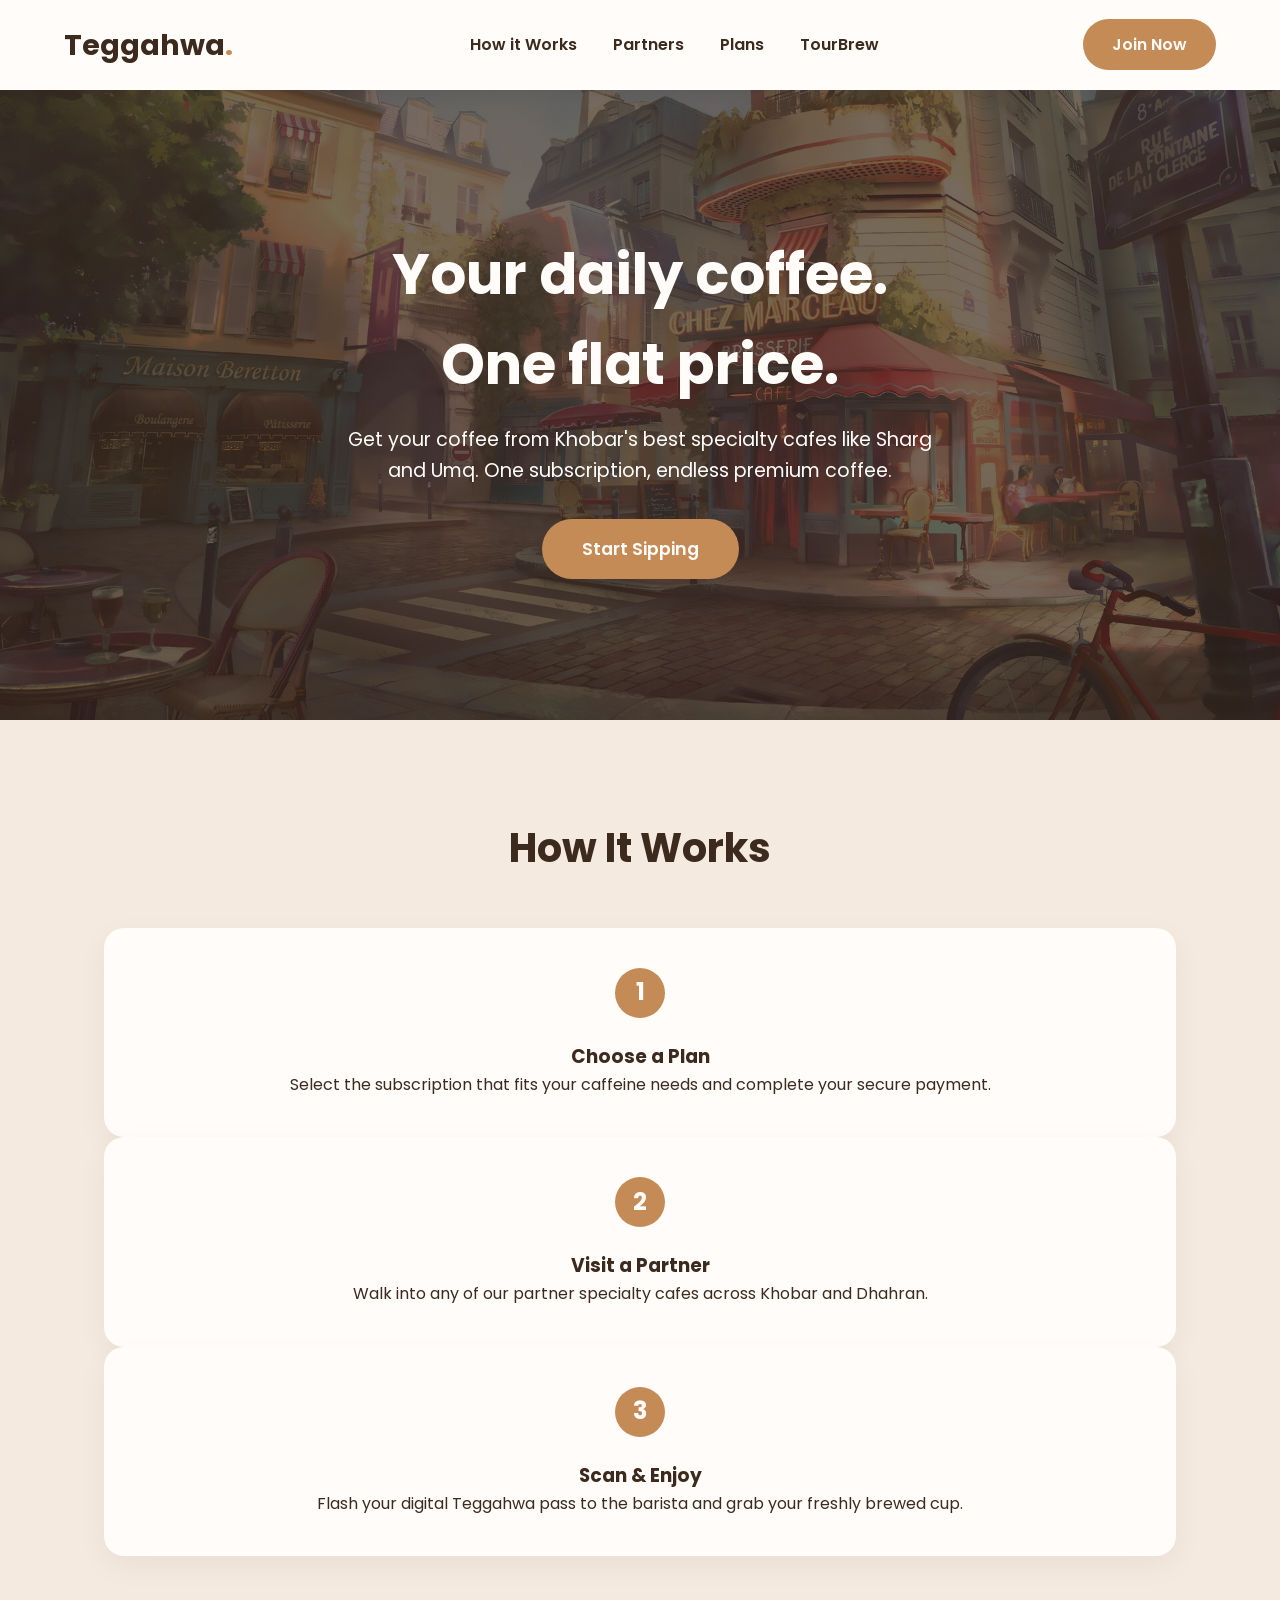
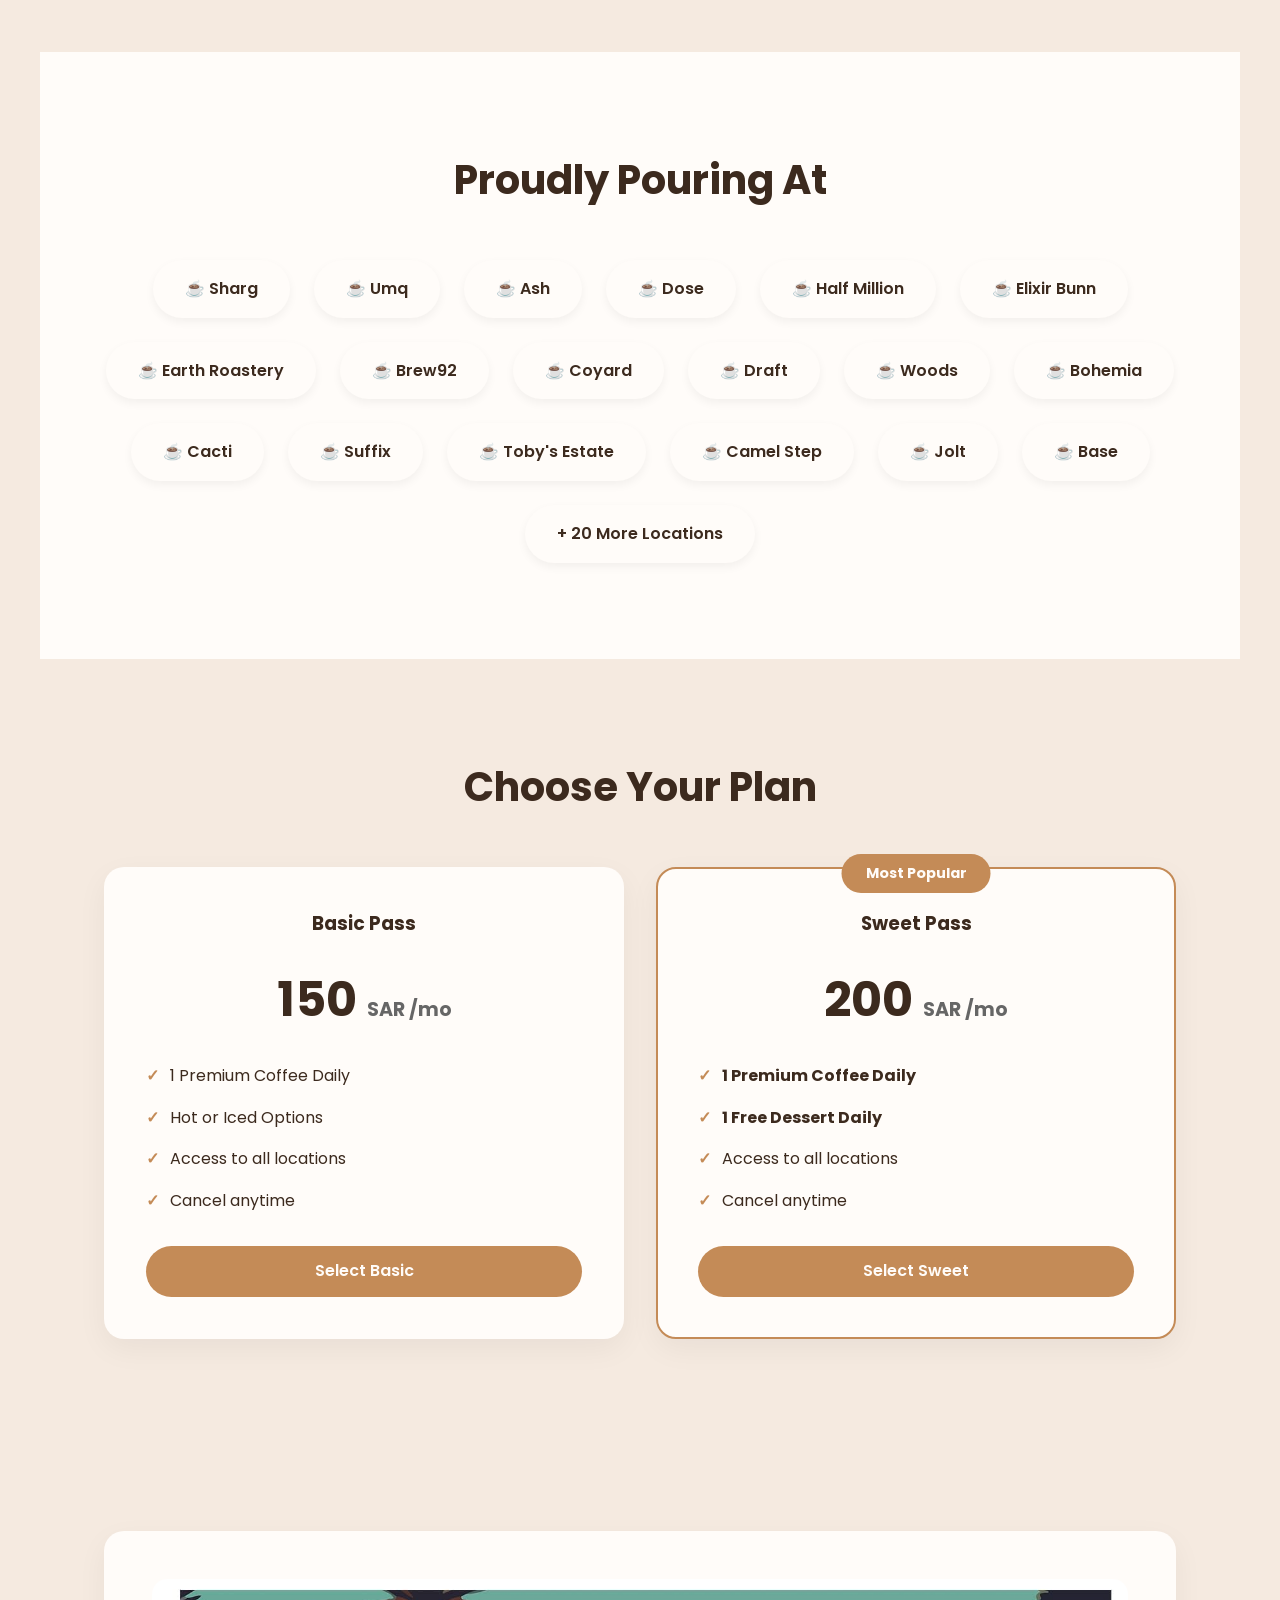
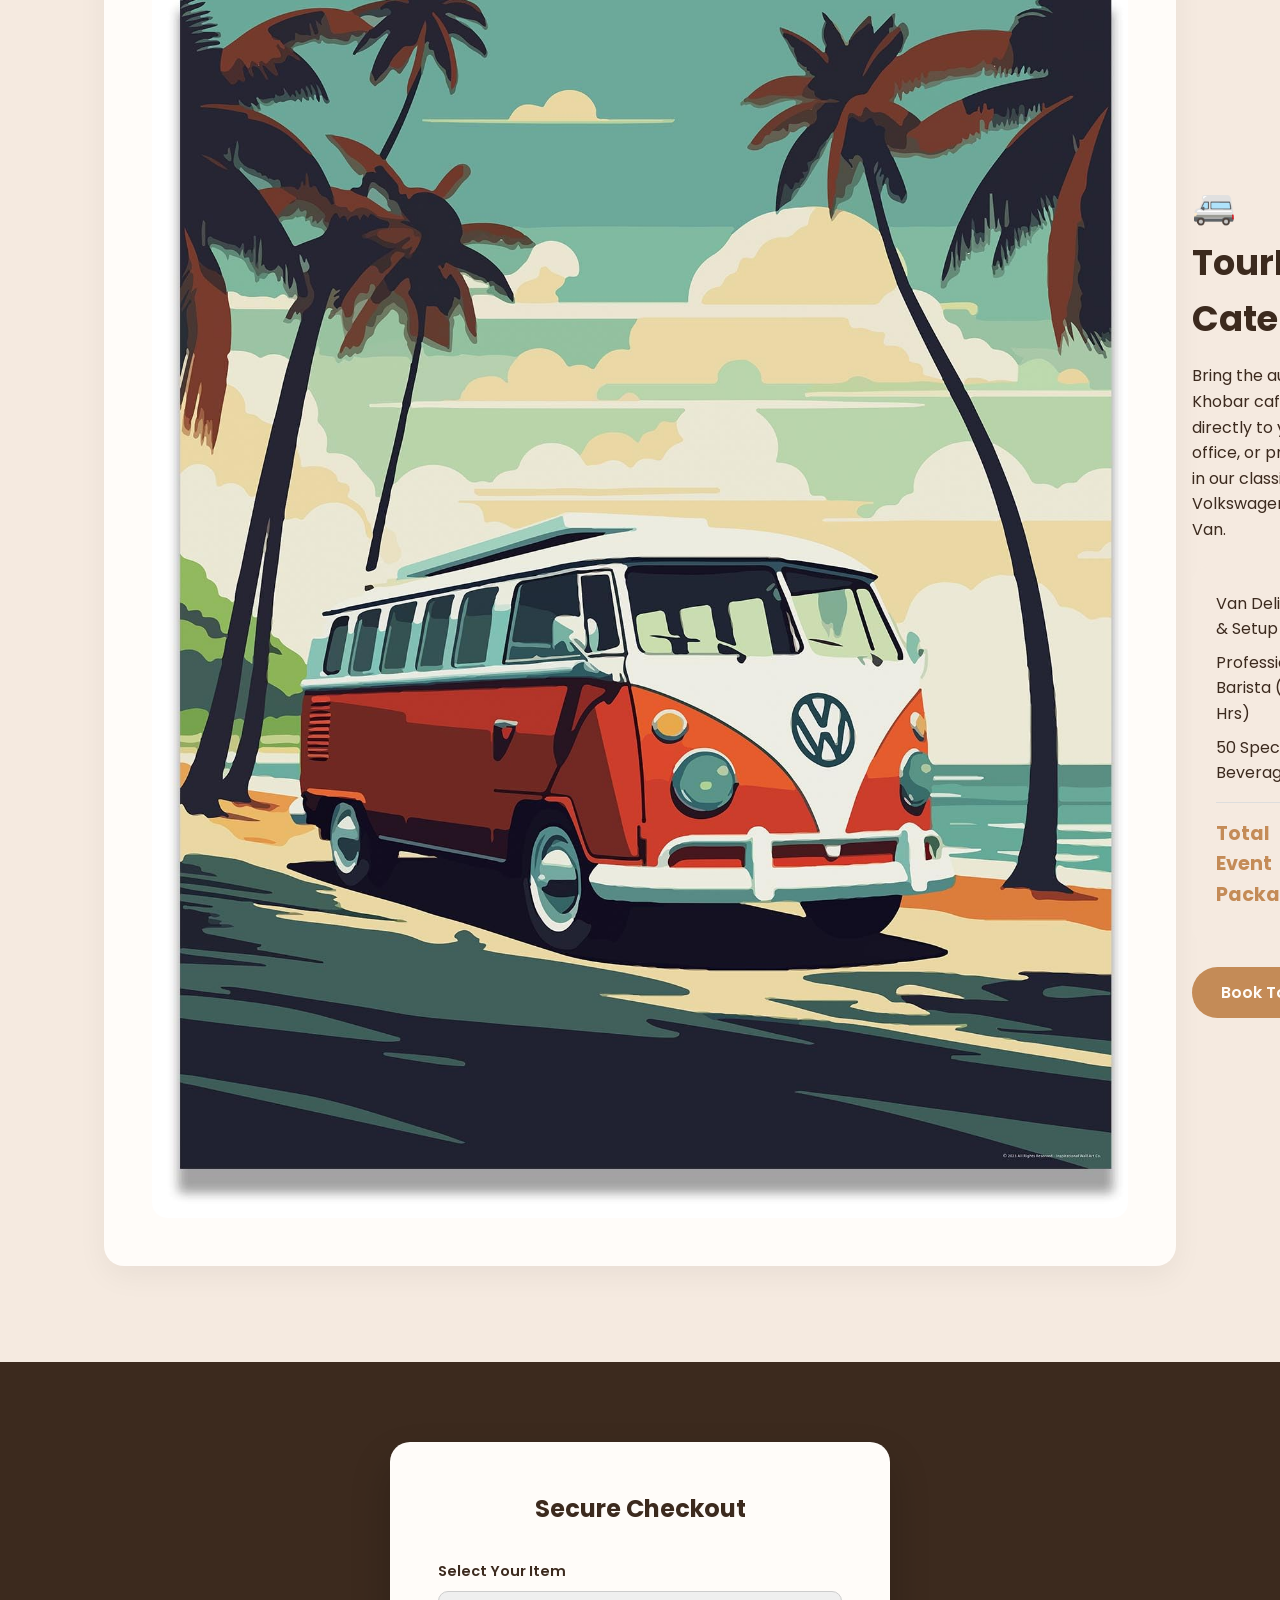
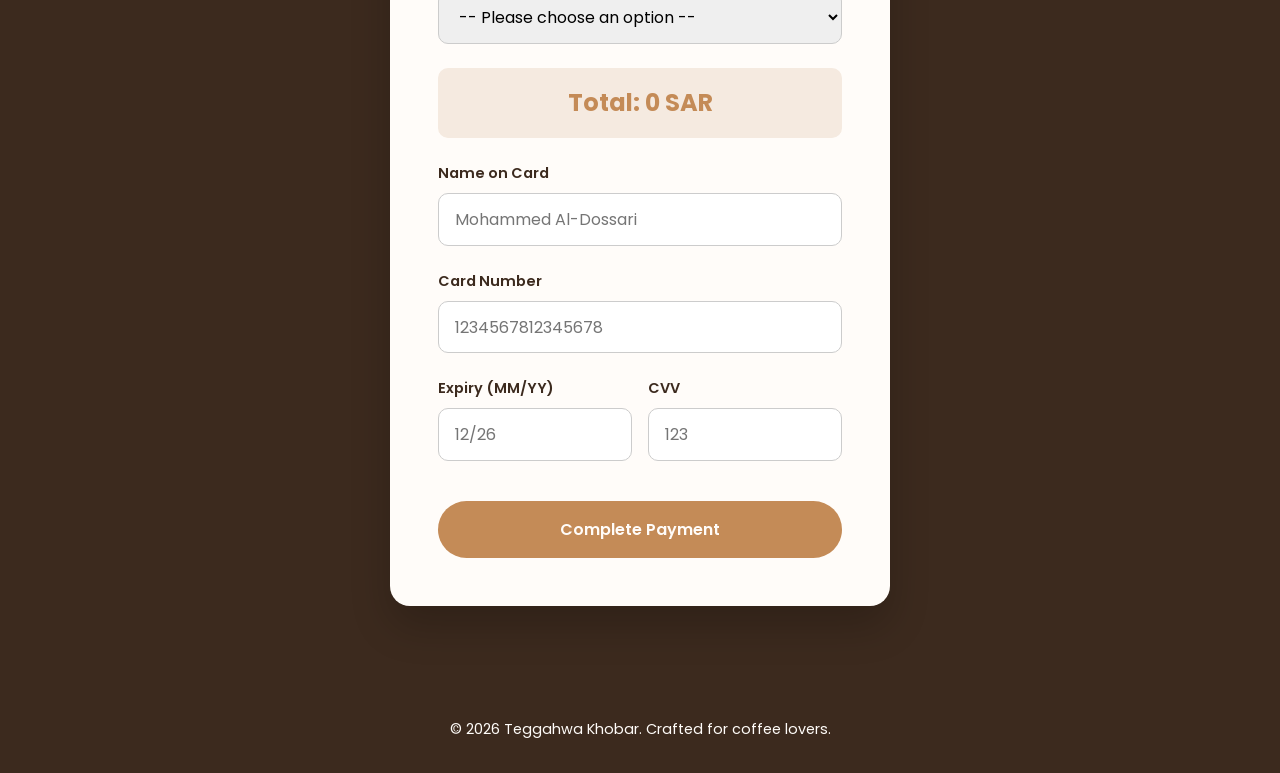
==== commit 4f74e523: "Refactor index.html for improved structure and content Updated HTML structure and content for the Te" ====
--- a/index.html
+++ b/index.html
@@ -1,7 +1,6 @@
 <!DOCTYPE html>
 <html lang="en">
 <head>
-<!-- Google tag (gtag.js) -->
 <script async src="https://www.googletagmanager.com/gtag/js?id=G-9MFBDE5TGW"></script>
 <script>
   window.dataLayer = window.dataLayer || [];
@@ -10,11 +9,9 @@
 
   gtag('config', 'G-9MFBDE5TGW');
 </script>
-
 <meta charset="UTF-8">
 <meta name="viewport" content="width=device-width, initial-scale=1.0">
 <title>Teggahwa | Khobar's Coffee Subscription</title>
-<!-- Link to the external CSS file -->
 <link rel="stylesheet" href="style.css">
 </head>
 <body>
@@ -40,7 +37,7 @@
 
 <section id="how" class="section">
     <h2 class="section-title">How It Works</h2>
-    <div class="grid-3">
+    <div class="steps-grid">
         <div class="card">
             <div class="step-num">1</div>
             <h3>Choose a Plan</h3>
@@ -51,7 +48,7 @@
             <h3>Visit a Partner</h3>
             <p>Walk into any of our partner specialty cafes across Khobar and Dhahran.</p>
         </div>
-        <div class="card">
+        <div class="card center-step">
             <div class="step-num">3</div>
             <h3>Scan & Enjoy</h3>
             <p>Flash your digital Teggahwa pass to the barista and grab your freshly brewed cup.</p>
@@ -62,9 +59,25 @@
 <section id="cafes" class="section" style="background: var(--cream);">
     <h2 class="section-title">Proudly Pouring At</h2>
     <div class="cafe-list">
-        <div class="cafe-tag">☕ Sharg, Khobar</div>
-        <div class="cafe-tag">☕ Umq, Khobar</div>
-        <div class="cafe-tag">☕ 20+ More Locations</div>
+        <div class="cafe-tag">☕ Sharg</div>
+        <div class="cafe-tag">☕ Umq</div>
+        <div class="cafe-tag">☕ Ash</div>
+        <div class="cafe-tag">☕ Dose</div>
+        <div class="cafe-tag">☕ Half Million</div>
+        <div class="cafe-tag">☕ Elixir Bunn</div>
+        <div class="cafe-tag">☕ Earth Roastery</div>
+        <div class="cafe-tag">☕ Brew92</div>
+        <div class="cafe-tag">☕ Coyard</div>
+        <div class="cafe-tag">☕ Draft</div>
+        <div class="cafe-tag">☕ Woods</div>
+        <div class="cafe-tag">☕ Bohemia</div>
+        <div class="cafe-tag">☕ Cacti</div>
+        <div class="cafe-tag">☕ Suffix</div>
+        <div class="cafe-tag">☕ Toby's Estate</div>
+        <div class="cafe-tag">☕ Camel Step</div>
+        <div class="cafe-tag">☕ Jolt</div>
+        <div class="cafe-tag">☕ Base</div>
+        <div class="cafe-tag highlight-tag">+ 20 More Locations</div>
     </div>
 </section>
 
@@ -102,7 +115,6 @@
 
 <section id="tourbrew" class="section">
     <div class="tourbrew-layout">
-        <!-- Local image reference -->
         <img src="tourbrew-van.jpg" alt="VW Coffee Van" class="tourbrew-img">
         <div class="tourbrew-info">
             <h2 style="font-size: 2.2rem; margin-bottom: 1rem;">🚐 TourBrew Catering</h2>
@@ -145,7 +157,7 @@
 
         <div class="form-group">
             <label>Card Number</label>
-            <input type="text" id="card" class="form-control" placeholder="1234567812345678" maxlength="16">
+            <input type="text" id="card" class="form-control" placeholder="1234567812345678" maxlength="16" oninput="this.value = this.value.replace(/[^0-9]/g, '')">
         </div>
 
         <div class="row">
@@ -155,7 +167,7 @@
             </div>
             <div class="form-group">
                 <label>CVV</label>
-                <input type="password" id="cvv" class="form-control" placeholder="123" maxlength="3">
+                <input type="password" id="cvv" class="form-control" placeholder="123" maxlength="3" oninput="this.value = this.value.replace(/[^0-9]/g, '')">
             </div>
         </div>
 
@@ -202,9 +214,8 @@
 }
 </script>
 
-<!-- Botpress Chatbot Integration -->
 <script src="https://cdn.botpress.cloud/webchat/v5.0/inject.js"></script>
 <script src="https://files.bpcontent.cloud/2026/08/03/11/20260803113134-80CH3YQL.js" defer></script>
 
 </body>
-</html>+</html>
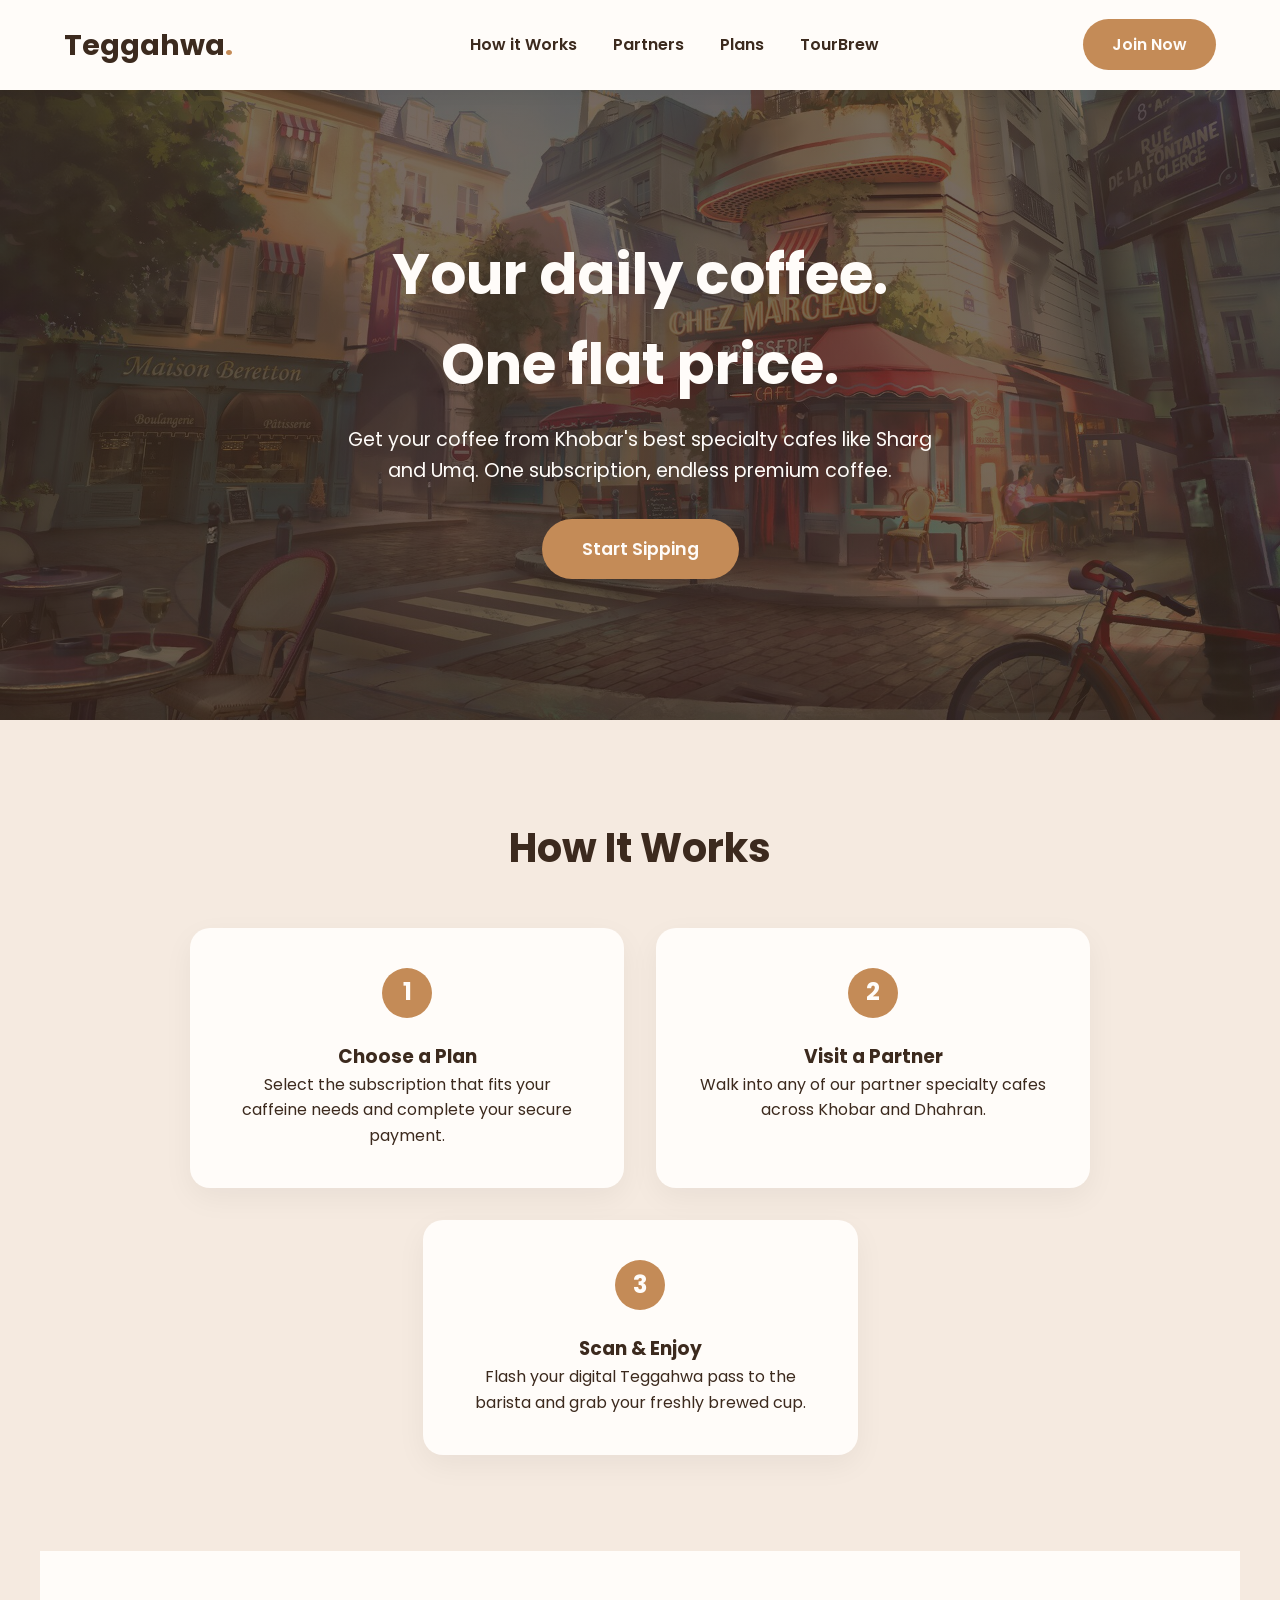
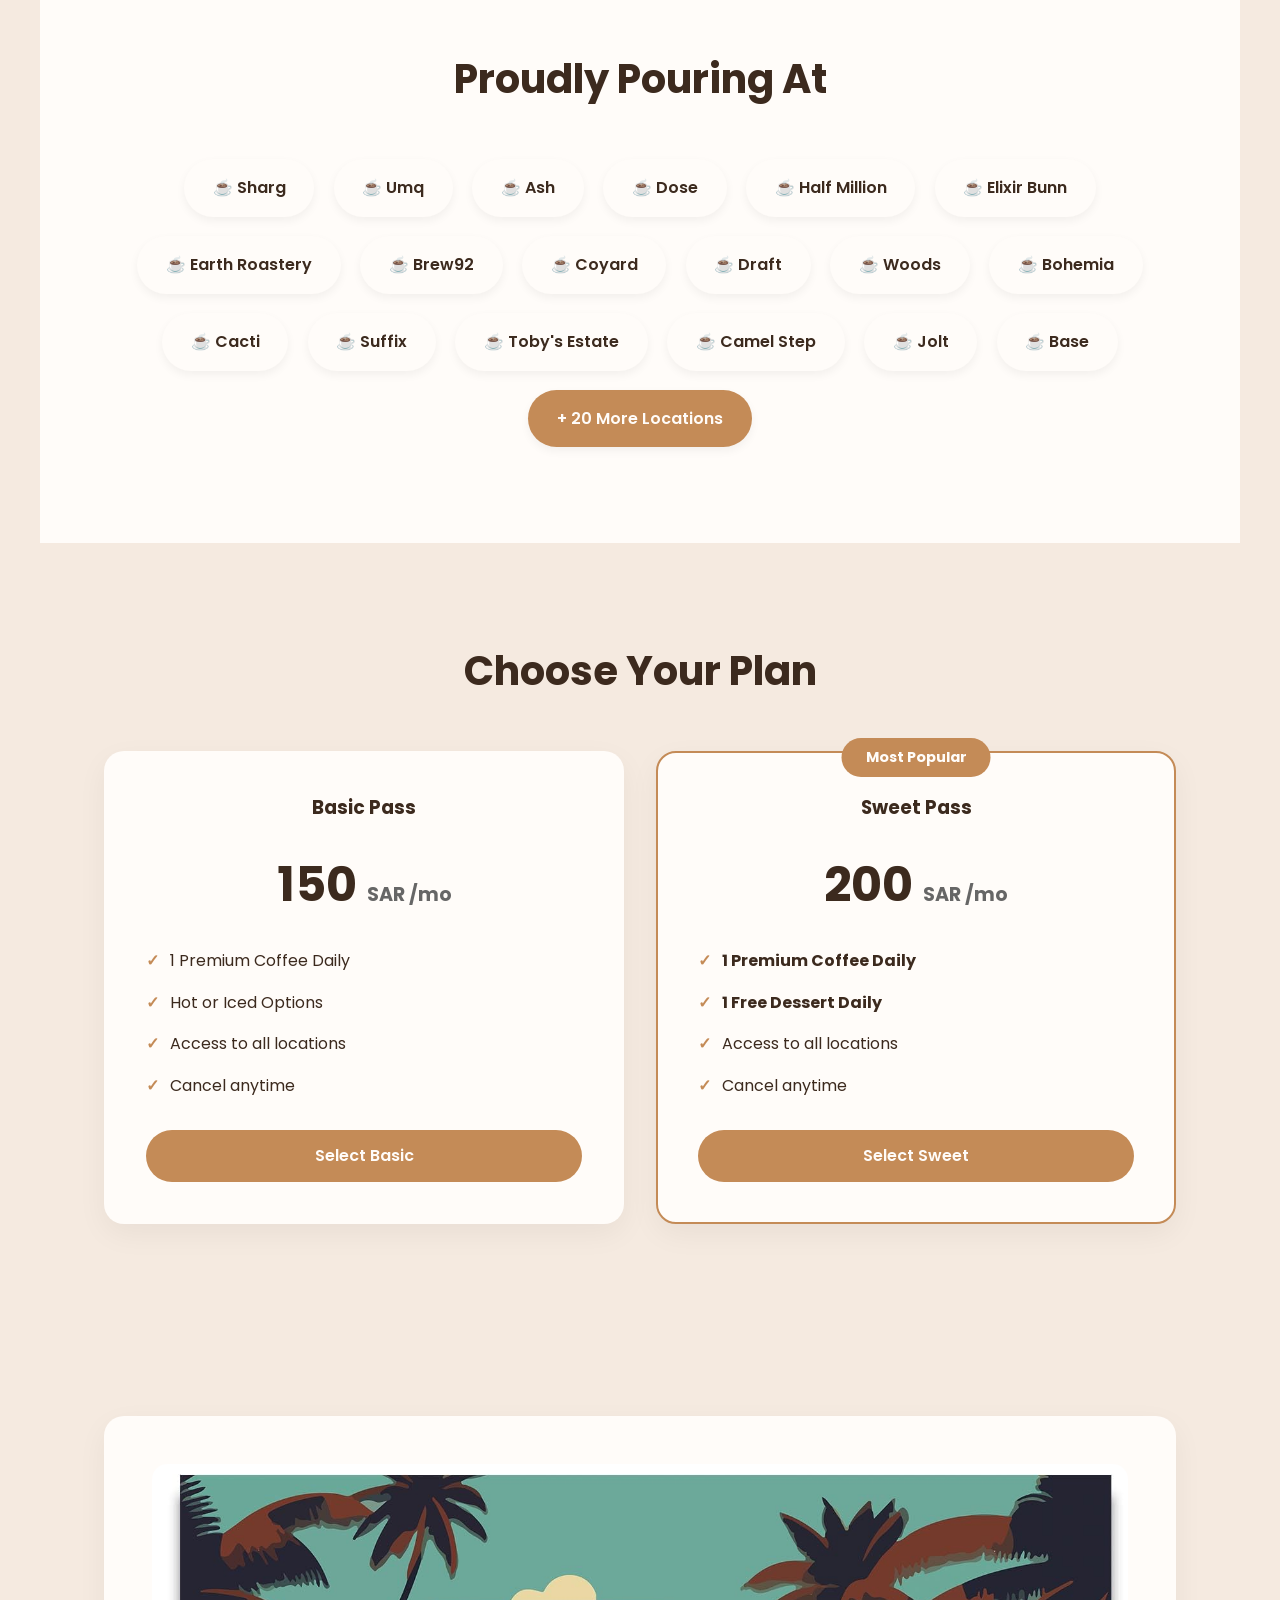
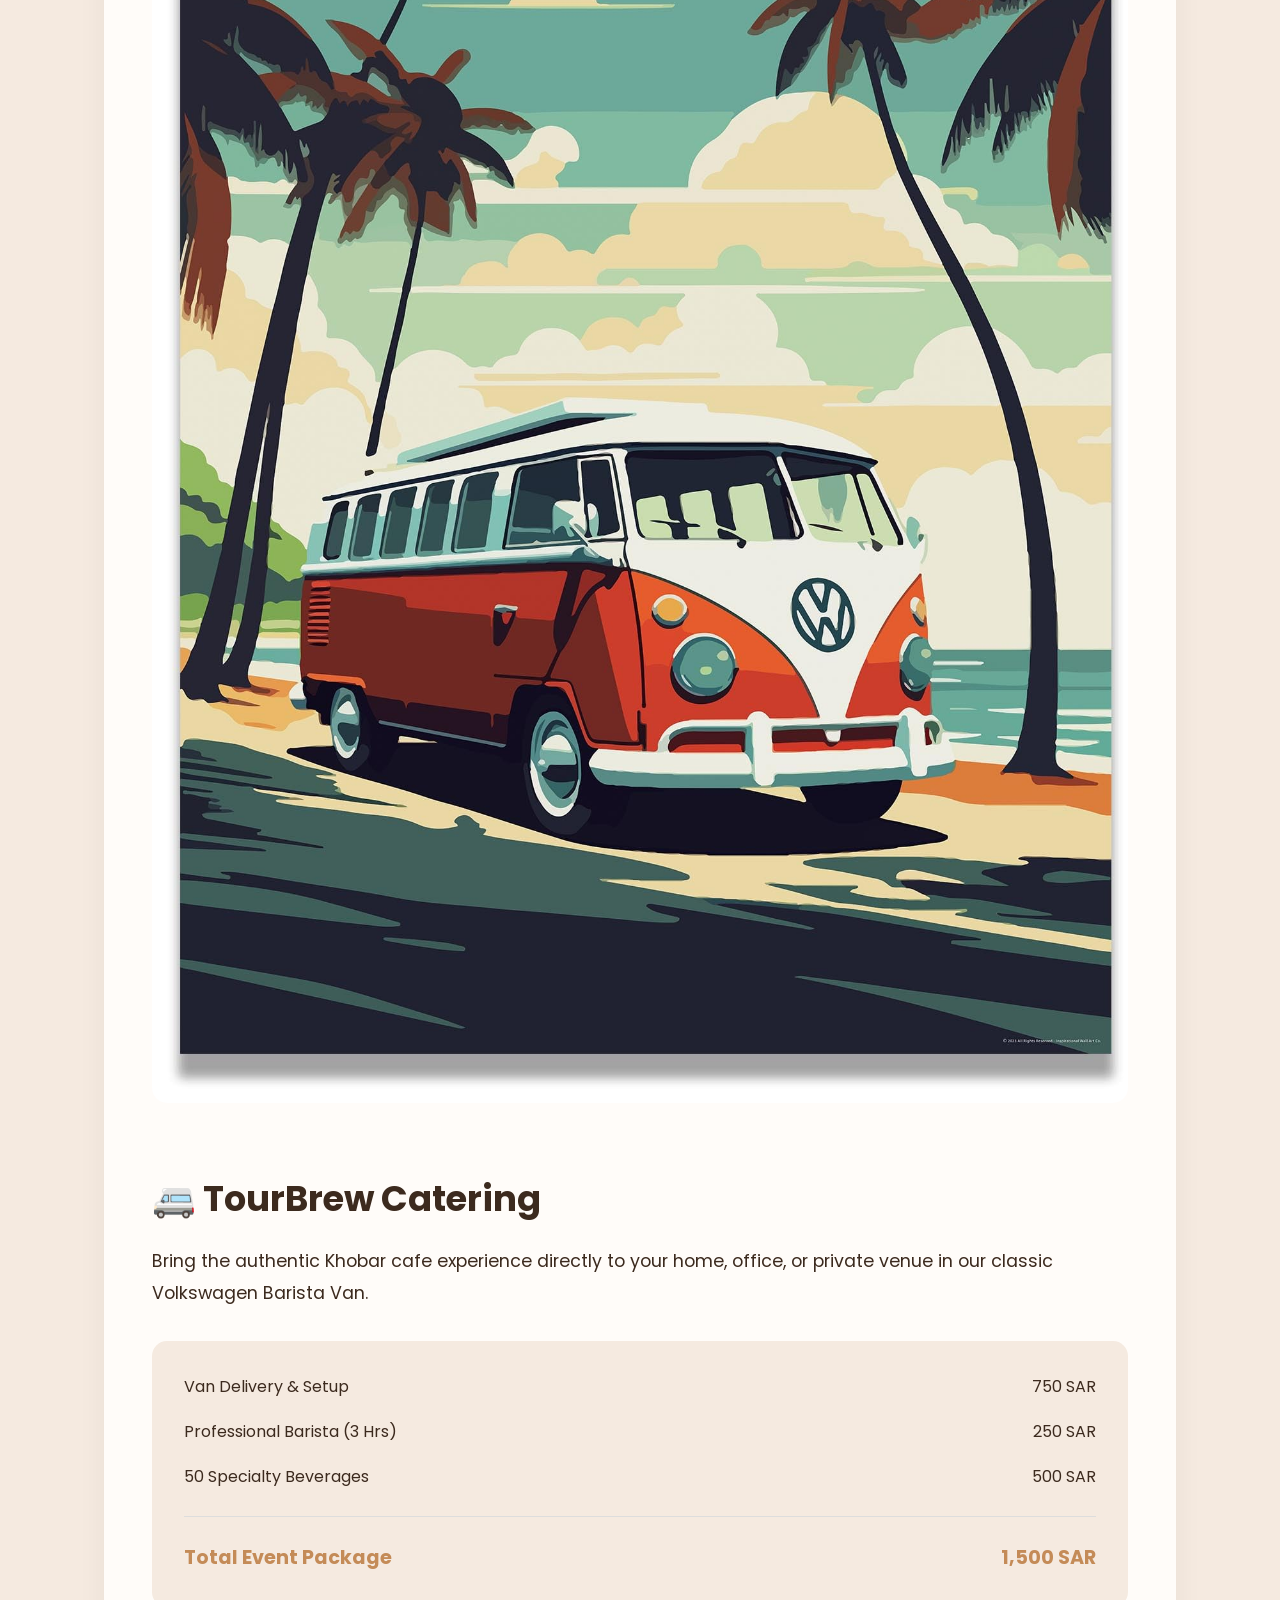
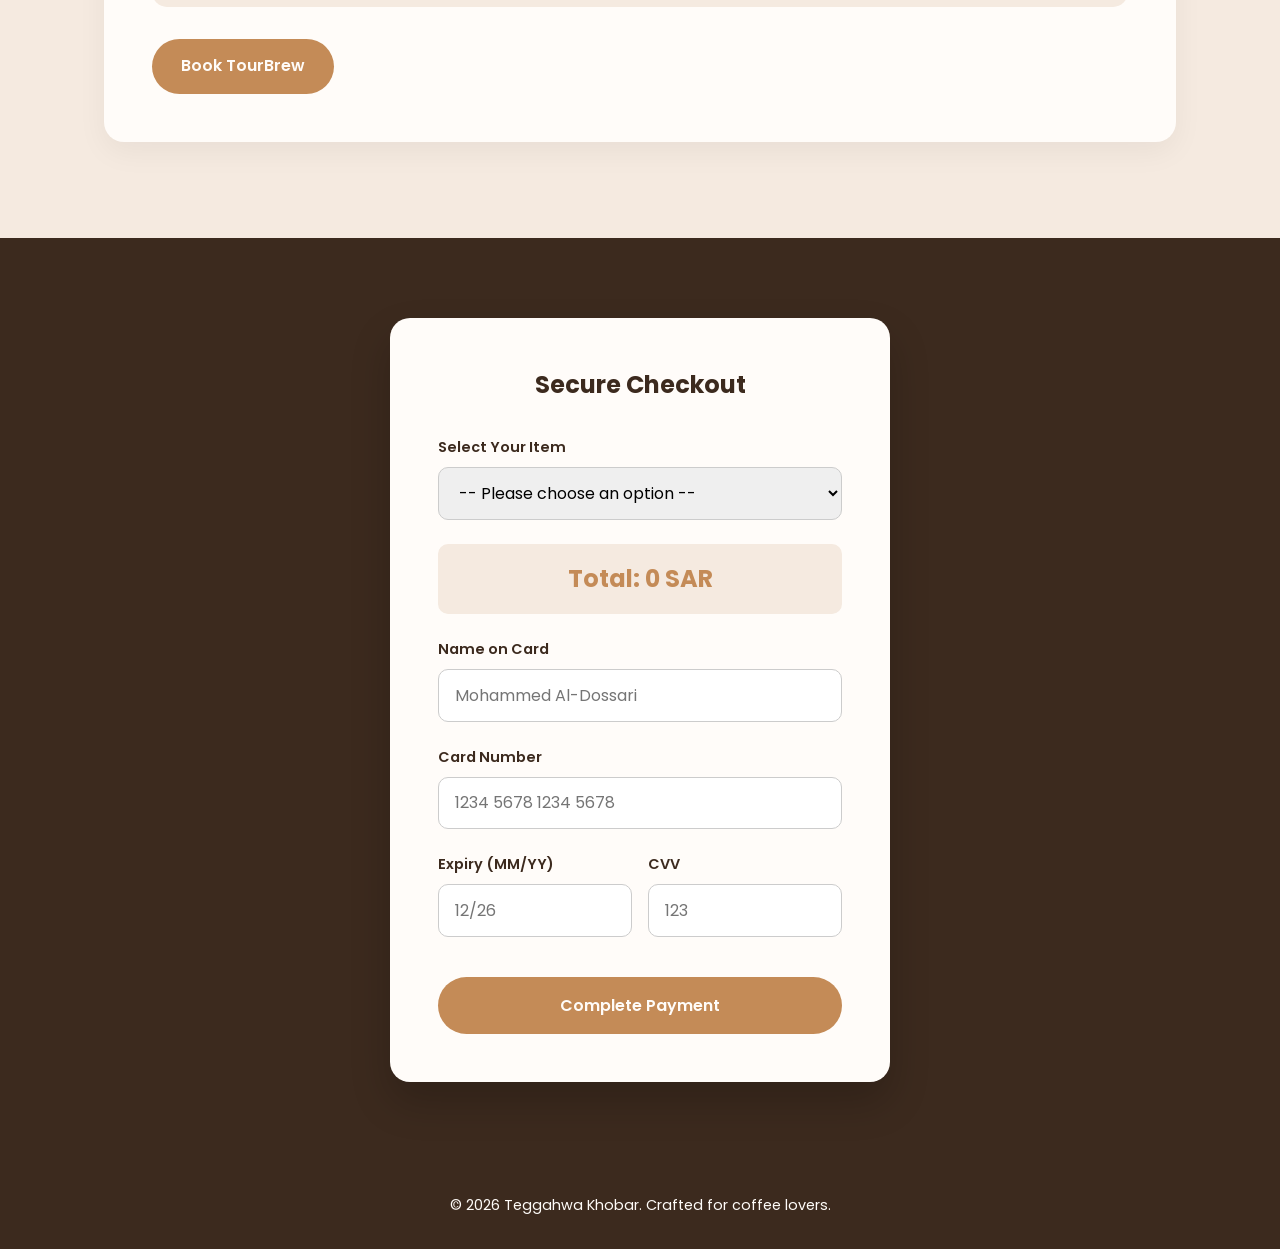
==== commit 6f679ba6: "Update index.html" ====
--- a/index.html
+++ b/index.html
@@ -6,7 +6,6 @@
   window.dataLayer = window.dataLayer || [];
   function gtag(){dataLayer.push(arguments);}
   gtag('js', new Date());
-
   gtag('config', 'G-9MFBDE5TGW');
 </script>
 <meta charset="UTF-8">
@@ -142,8 +141,15 @@
                 <option value="0">-- Please choose an option --</option>
                 <option value="150">Basic Pass (150 SAR)</option>
                 <option value="200">Sweet Pass (200 SAR)</option>
-                <option value="1500">TourBrew Catering (1,500 SAR)</option>
+                <option value="1500">TourBrew Standard (1,500 SAR)</option>
+                <option value="custom">TourBrew Custom AI Estimate</option>
             </select>
+        </div>
+
+        <div class="form-group" id="custom_price_div" style="display: none;">
+            <label>Enter AI Estimated Amount (SAR)</label>
+            <input type="number" id="custom_price" class="form-control" placeholder="Enter amount quoted by chatbot" oninput="updatePrice()" min="1">
+            <p class="warning-note">Note: If the price entered does not match the official AI estimate, your order will be cancelled and the payment refunded.</p>
         </div>
 
         <div id="total_display" class="total-display">
@@ -157,7 +163,7 @@
 
         <div class="form-group">
             <label>Card Number</label>
-            <input type="text" id="card" class="form-control" placeholder="1234567812345678" maxlength="16" oninput="this.value = this.value.replace(/[^0-9]/g, '')">
+            <input type="text" id="card" class="form-control" placeholder="1234 5678 1234 5678" maxlength="19" oninput="formatCard(this)">
         </div>
 
         <div class="row">
@@ -187,29 +193,54 @@
 
 <script>
 function updatePrice() {
-    var price = document.getElementById("item").value;
+    var itemDropdown = document.getElementById("item").value;
+    var customPriceDiv = document.getElementById("custom_price_div");
     var display = document.getElementById("total_display");
+    var finalPrice = 0;
     
-    if (price === "0") {
+    if (itemDropdown === "custom") {
+        customPriceDiv.style.display = "block";
+        var customVal = document.getElementById("custom_price").value;
+        finalPrice = parseFloat(customVal) || 0;
+    } else {
+        customPriceDiv.style.display = "none";
+        finalPrice = parseFloat(itemDropdown) || 0;
+    }
+
+    if (finalPrice === 0) {
         display.innerHTML = "Total: 0 SAR";
     } else {
-        display.innerHTML = "Total: " + parseFloat(price).toLocaleString() + " SAR";
-    }
+        display.innerHTML = "Total: " + finalPrice.toLocaleString() + " SAR";
+    }
+}
+
+function formatCard(input) {
+    var value = input.value.replace(/\D/g, '');
+    var formattedValue = value.replace(/(\d{4})(?=\d)/g, '$1 ');
+    input.value = formattedValue;
 }
 
 function processPayment() {
     var item_val = document.getElementById("item").value;
-    var card_val = document.getElementById("card").value;
+    var custom_price = document.getElementById("custom_price").value;
+    var card_val = document.getElementById("card").value.replace(/\s/g, '');
     var exp_val = document.getElementById("exp").value;
     var cvv_val = document.getElementById("cvv").value;
     var name_val = document.getElementById("name").value;
 
-    if (card_val.length === 16 && exp_val.length === 5 && cvv_val.length === 3 && name_val.trim().length > 0 && item_val !== "0") {
+    var actual_price = 0;
+    if (item_val === "custom") {
+        actual_price = parseFloat(custom_price) || 0;
+    } else {
+        actual_price = parseFloat(item_val) || 0;
+    }
+
+    if (card_val.length === 16 && exp_val.length === 5 && cvv_val.length === 3 && name_val.trim().length > 0 && actual_price > 0) {
         document.getElementById("payment_window").style.display = "none";
         document.getElementById("success_window").style.display = "block";
         window.location.hash = '#payment';
     } else {
-        alert("Payment Invalid! Please check your details.\n\n- Ensure you selected a plan.\n- Card must be exactly 16 digits.\n- Expiry must be MM/YY (5 chars).\n- CVV must be exactly 3 digits.\n- Name cannot be blank.");
+        alert("Payment Invalid! Please check your details.\n\n- Ensure you selected a plan/amount.\n- Card must be exactly 16 digits.\n- Expiry must be MM/YY.\n- CVV must be exactly 3 digits.\n- Name cannot be blank.");
     }
 }
 </script>
--- a/style.css
+++ b/style.css
@@ -16,11 +16,14 @@
     font-family: 'Poppins', sans-serif;
 }
 
+html {
+    scroll-behavior: smooth;
+}
+
 body {
     background-color: var(--latte);
     color: var(--espresso);
     line-height: 1.6;
-    scroll-behavior: smooth;
 }
 
 header {
@@ -77,7 +80,6 @@
     transform: translateY(-2px);
 }
 
-/* Local image reference used here */
 .hero {
     display: flex;
     align-items: center;
@@ -115,6 +117,21 @@
     color: var(--espresso);
 }
 
+.steps-grid {
+    display: grid;
+    grid-template-columns: repeat(2, 1fr);
+    gap: 2rem;
+    max-width: 900px;
+    margin: 0 auto;
+}
+
+.center-step {
+    grid-column: 1 / -1;
+    max-width: 435px;
+    justify-self: center;
+    width: 100%;
+}
+
 .grid-3 {
     display: grid;
     grid-template-columns: repeat(auto-fit, minmax(300px, 1fr));
@@ -152,16 +169,21 @@
     display: flex;
     flex-wrap: wrap;
     justify-content: center;
-    gap: 1.5rem;
+    gap: 1.2rem;
 }
 
 .cafe-tag {
     background: var(--cream);
-    padding: 1rem 2rem;
+    padding: 1rem 1.8rem;
     border-radius: 50px;
     font-weight: 600;
     box-shadow: 0 4px 10px rgba(0,0,0,0.05);
     color: var(--espresso);
+}
+
+.highlight-tag {
+    background: var(--caramel);
+    color: var(--cream);
 }
 
 .pricing-card {
@@ -220,7 +242,8 @@
 
 .tourbrew-layout {
     display: flex;
-    align-items: center;
+    flex-wrap: wrap;
+    align-items: flex-start;
     gap: 4rem;
     background: var(--cream);
     padding: 3rem;
@@ -229,27 +252,37 @@
 }
 
 .tourbrew-img {
-    flex: 1;
+    flex: 1 1 400px;
+    max-width: 100%;
     border-radius: 15px;
-    width: 100%;
     object-fit: cover;
 }
 
 .tourbrew-info {
-    flex: 1;
+    flex: 1 1 400px;
+    line-height: 1.8;
+}
+
+.tourbrew-info p {
+    margin-bottom: 2rem;
+    font-size: 1.1rem;
 }
 
 .tourbrew-cost {
     background: var(--latte);
-    padding: 1.5rem;
+    padding: 2rem;
     border-radius: 15px;
-    margin: 1.5rem 0;
+    margin-bottom: 2rem;
 }
 
 .tourbrew-cost div {
     display: flex;
     justify-content: space-between;
-    margin-bottom: 0.5rem;
+    margin-bottom: 1rem;
+}
+
+.tourbrew-cost div:last-child {
+    margin-bottom: 0;
 }
 
 .tourbrew-cost .total {
@@ -257,8 +290,8 @@
     font-size: 1.2rem;
     color: var(--caramel);
     border-top: 1px solid #ddd;
-    padding-top: 1rem;
-    margin-top: 1rem;
+    padding-top: 1.5rem;
+    margin-top: 1.5rem;
 }
 
 .payment-section {
@@ -336,6 +369,13 @@
     border: 2px solid var(--success);
 }
 
+.warning-note {
+    font-size: 0.85rem;
+    color: var(--error);
+    margin-top: 0.5rem;
+    font-style: italic;
+}
+
 footer {
     text-align: center;
     padding: 2rem;
@@ -346,6 +386,7 @@
 
 @media (max-width: 768px) {
     nav { display: none; }
-    .tourbrew-layout { flex-direction: column; }
     .hero-content h1 { font-size: 2.5rem; }
-}+    .steps-grid { grid-template-columns: 1fr; }
+    .center-step { max-width: 100%; }
+}
